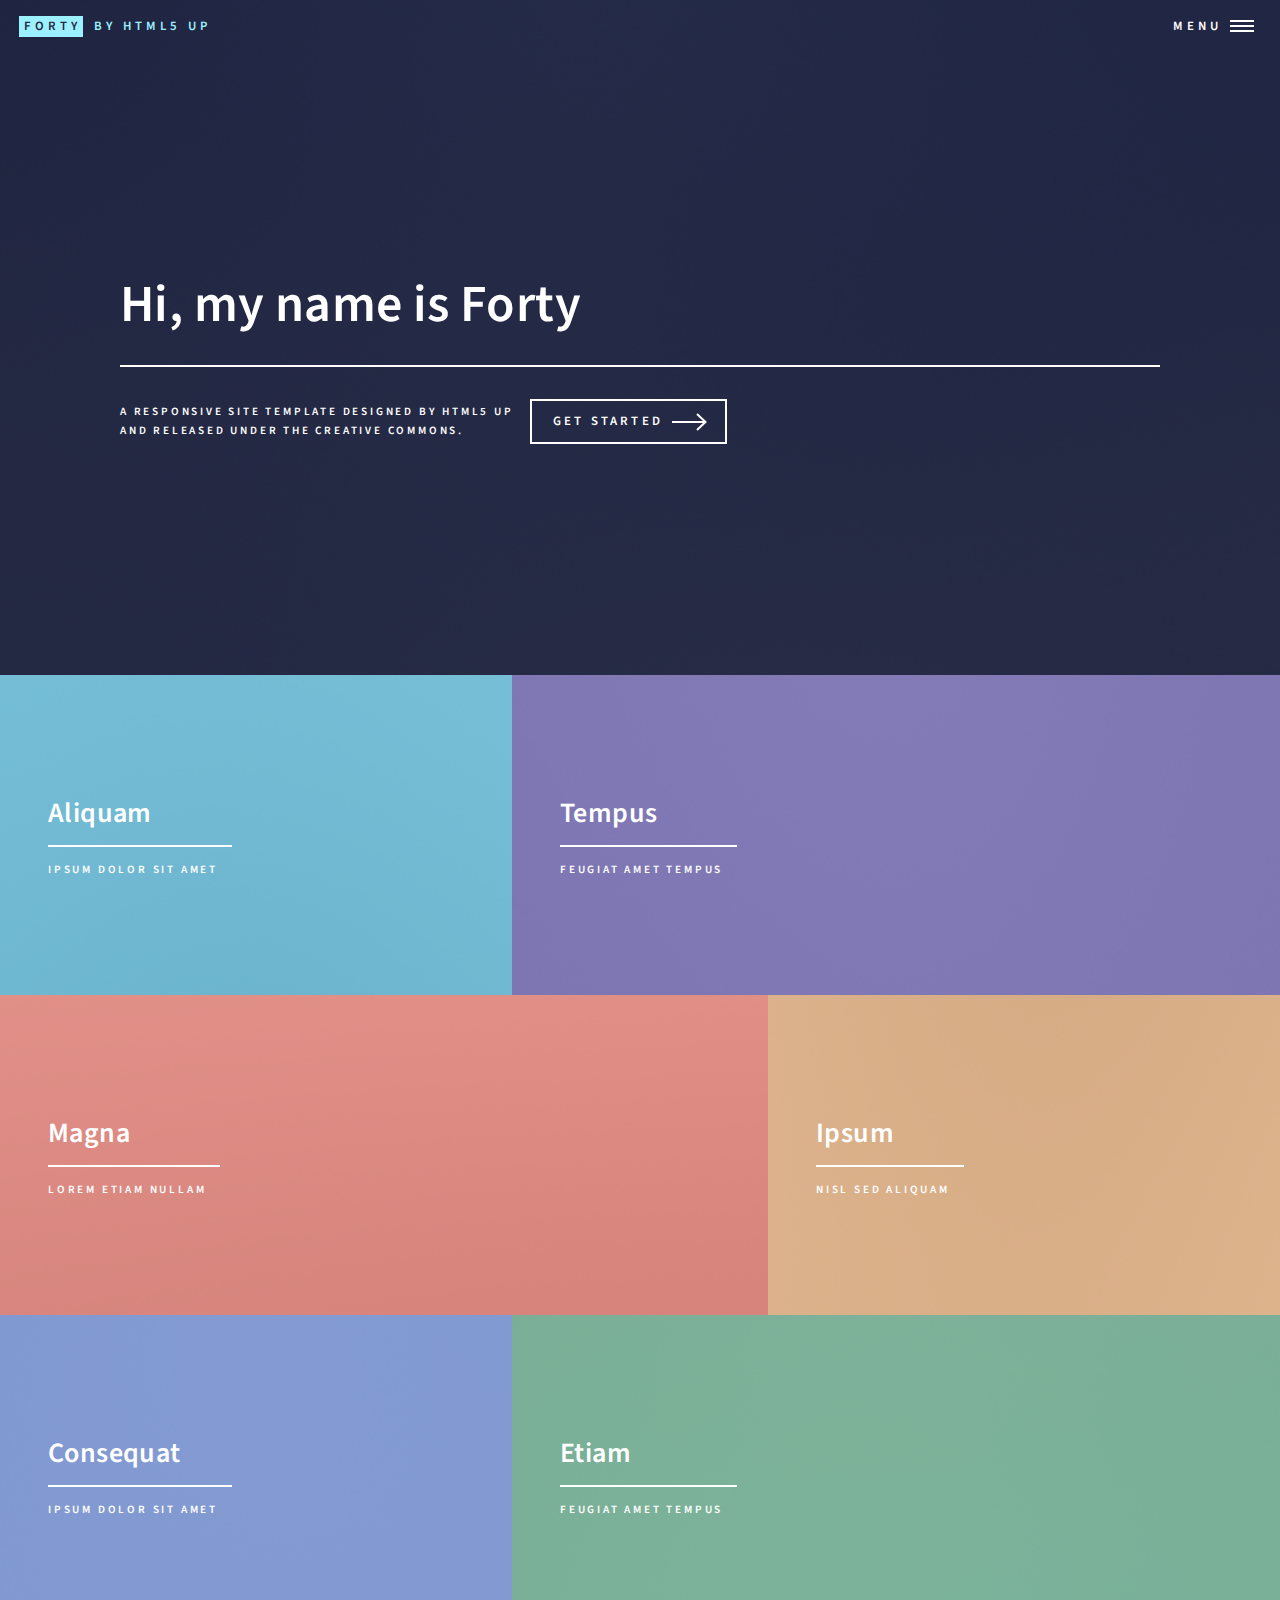
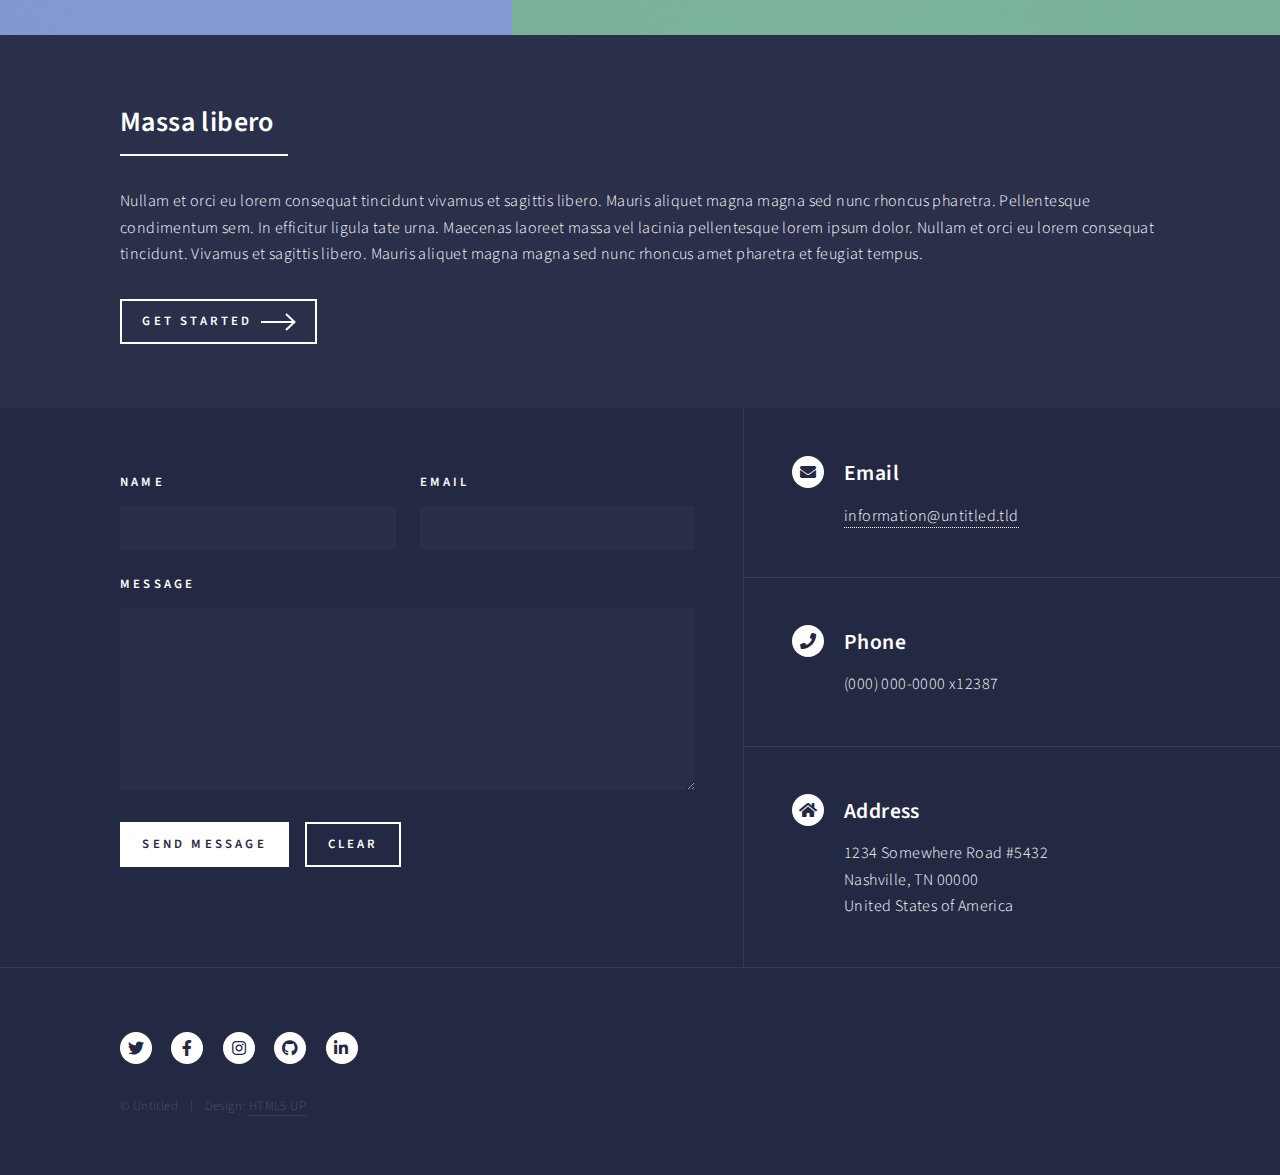
==== index.html @ 7d35daaf "Initial commit" ====
<!DOCTYPE HTML>
<!--
	Forty by HTML5 UP
	html5up.net | @ajlkn
	Free for personal and commercial use under the CCA 3.0 license (html5up.net/license)
-->
<html>
	<head>
		<title>Forty by HTML5 UP</title>
		<meta charset="utf-8" />
		<meta name="viewport" content="width=device-width, initial-scale=1, user-scalable=no" />
		<link rel="stylesheet" href="assets/css/main.css" />
		<noscript><link rel="stylesheet" href="assets/css/noscript.css" /></noscript>
	</head>
	<body class="is-preload">

		<!-- Wrapper -->
			<div id="wrapper">

				<!-- Header -->
					<header id="header" class="alt">
						<a href="index.html" class="logo"><strong>Forty</strong> <span>by HTML5 UP</span></a>
						<nav>
							<a href="#menu">Menu</a>
						</nav>
					</header>

				<!-- Menu -->
					<nav id="menu">
						<ul class="links">
							<li><a href="index.html">Home</a></li>
							<li><a href="landing.html">Landing</a></li>
							<li><a href="generic.html">Generic</a></li>
							<li><a href="elements.html">Elements</a></li>
						</ul>
						<ul class="actions stacked">
							<li><a href="#" class="button primary fit">Get Started</a></li>
							<li><a href="#" class="button fit">Log In</a></li>
						</ul>
					</nav>

				<!-- Banner -->
					<section id="banner" class="major">
						<div class="inner">
							<header class="major">
								<h1>Hi, my name is Forty</h1>
							</header>
							<div class="content">
								<p>A responsive site template designed by HTML5 UP<br />
								and released under the Creative Commons.</p>
								<ul class="actions">
									<li><a href="#one" class="button next scrolly">Get Started</a></li>
								</ul>
							</div>
						</div>
					</section>

				<!-- Main -->
					<div id="main">

						<!-- One -->
							<section id="one" class="tiles">
								<article>
									<span class="image">
										<img src="images/pic01.jpg" alt="" />
									</span>
									<header class="major">
										<h3><a href="landing.html" class="link">Aliquam</a></h3>
										<p>Ipsum dolor sit amet</p>
									</header>
								</article>
								<article>
									<span class="image">
										<img src="images/pic02.jpg" alt="" />
									</span>
									<header class="major">
										<h3><a href="landing.html" class="link">Tempus</a></h3>
										<p>feugiat amet tempus</p>
									</header>
								</article>
								<article>
									<span class="image">
										<img src="images/pic03.jpg" alt="" />
									</span>
									<header class="major">
										<h3><a href="landing.html" class="link">Magna</a></h3>
										<p>Lorem etiam nullam</p>
									</header>
								</article>
								<article>
									<span class="image">
										<img src="images/pic04.jpg" alt="" />
									</span>
									<header class="major">
										<h3><a href="landing.html" class="link">Ipsum</a></h3>
										<p>Nisl sed aliquam</p>
									</header>
								</article>
								<article>
									<span class="image">
										<img src="images/pic05.jpg" alt="" />
									</span>
									<header class="major">
										<h3><a href="landing.html" class="link">Consequat</a></h3>
										<p>Ipsum dolor sit amet</p>
									</header>
								</article>
								<article>
									<span class="image">
										<img src="images/pic06.jpg" alt="" />
									</span>
									<header class="major">
										<h3><a href="landing.html" class="link">Etiam</a></h3>
										<p>Feugiat amet tempus</p>
									</header>
								</article>
							</section>

						<!-- Two -->
							<section id="two">
								<div class="inner">
									<header class="major">
										<h2>Massa libero</h2>
									</header>
									<p>Nullam et orci eu lorem consequat tincidunt vivamus et sagittis libero. Mauris aliquet magna magna sed nunc rhoncus pharetra. Pellentesque condimentum sem. In efficitur ligula tate urna. Maecenas laoreet massa vel lacinia pellentesque lorem ipsum dolor. Nullam et orci eu lorem consequat tincidunt. Vivamus et sagittis libero. Mauris aliquet magna magna sed nunc rhoncus amet pharetra et feugiat tempus.</p>
									<ul class="actions">
										<li><a href="landing.html" class="button next">Get Started</a></li>
									</ul>
								</div>
							</section>

					</div>

				<!-- Contact -->
					<section id="contact">
						<div class="inner">
							<section>
								<form method="post" action="#">
									<div class="fields">
										<div class="field half">
											<label for="name">Name</label>
											<input type="text" name="name" id="name" />
										</div>
										<div class="field half">
											<label for="email">Email</label>
											<input type="text" name="email" id="email" />
										</div>
										<div class="field">
											<label for="message">Message</label>
											<textarea name="message" id="message" rows="6"></textarea>
										</div>
									</div>
									<ul class="actions">
										<li><input type="submit" value="Send Message" class="primary" /></li>
										<li><input type="reset" value="Clear" /></li>
									</ul>
								</form>
							</section>
							<section class="split">
								<section>
									<div class="contact-method">
										<span class="icon solid alt fa-envelope"></span>
										<h3>Email</h3>
										<a href="#">information@untitled.tld</a>
									</div>
								</section>
								<section>
									<div class="contact-method">
										<span class="icon solid alt fa-phone"></span>
										<h3>Phone</h3>
										<span>(000) 000-0000 x12387</span>
									</div>
								</section>
								<section>
									<div class="contact-method">
										<span class="icon solid alt fa-home"></span>
										<h3>Address</h3>
										<span>1234 Somewhere Road #5432<br />
										Nashville, TN 00000<br />
										United States of America</span>
									</div>
								</section>
							</section>
						</div>
					</section>

				<!-- Footer -->
					<footer id="footer">
						<div class="inner">
							<ul class="icons">
								<li><a href="#" class="icon brands alt fa-twitter"><span class="label">Twitter</span></a></li>
								<li><a href="#" class="icon brands alt fa-facebook-f"><span class="label">Facebook</span></a></li>
								<li><a href="#" class="icon brands alt fa-instagram"><span class="label">Instagram</span></a></li>
								<li><a href="#" class="icon brands alt fa-github"><span class="label">GitHub</span></a></li>
								<li><a href="#" class="icon brands alt fa-linkedin-in"><span class="label">LinkedIn</span></a></li>
							</ul>
							<ul class="copyright">
								<li>&copy; Untitled</li><li>Design: <a href="https://html5up.net">HTML5 UP</a></li>
							</ul>
						</div>
					</footer>

			</div>

		<!-- Scripts -->
			<script src="assets/js/jquery.min.js"></script>
			<script src="assets/js/jquery.scrolly.min.js"></script>
			<script src="assets/js/jquery.scrollex.min.js"></script>
			<script src="assets/js/browser.min.js"></script>
			<script src="assets/js/breakpoints.min.js"></script>
			<script src="assets/js/util.js"></script>
			<script src="assets/js/main.js"></script>

	</body>
</html>
---- assets/css/main.css ----
@import url(fontawesome-all.min.css);
@import url("https://fonts.googleapis.com/css?family=Source+Sans+Pro:300,300italic,600,600italic");

/*
	Forty by HTML5 UP
	html5up.net | @ajlkn
	Free for personal and commercial use under the CCA 3.0 license (html5up.net/license)
*/

html, body, div, span, applet, object,
iframe, h1, h2, h3, h4, h5, h6, p, blockquote,
pre, a, abbr, acronym, address, big, cite,
code, del, dfn, em, img, ins, kbd, q, s, samp,
small, strike, strong, sub, sup, tt, var, b,
u, i, center, dl, dt, dd, ol, ul, li, fieldset,
form, label, legend, table, caption, tbody,
tfoot, thead, tr, th, td, article, aside,
canvas, details, embed, figure, figcaption,
footer, header, hgroup, menu, nav, output, ruby,
section, summary, time, mark, audio, video {
	margin: 0;
	padding: 0;
	border: 0;
	font-size: 100%;
	font: inherit;
	vertical-align: baseline;}

article, aside, details, figcaption, figure,
footer, header, hgroup, menu, nav, section {
	display: block;}

body {
	line-height: 1;
}

ol, ul {
	list-style: none;
}

blockquote, q {
	quotes: none;
}

	blockquote:before, blockquote:after, q:before, q:after {
		content: '';
		content: none;
	}

table {
	border-collapse: collapse;
	border-spacing: 0;
}

body {
	-webkit-text-size-adjust: none;
}

mark {
	background-color: transparent;
	color: inherit;
}

input::-moz-focus-inner {
	border: 0;
	padding: 0;
}

input, select, textarea {
	-moz-appearance: none;
	-webkit-appearance: none;
	-ms-appearance: none;
	appearance: none;
}

/* Basic */

	@-ms-viewport {
		width: device-width;
	}

	body {
		-ms-overflow-style: scrollbar;
	}

	@media screen and (max-width: 480px) {

		html, body {
			min-width: 320px;
		}

	}

	html {
		box-sizing: border-box;
	}

	*, *:before, *:after {
		box-sizing: inherit;
	}

	body {
		background: #242943;
	}

		body.is-preload *, body.is-preload *:before, body.is-preload *:after {
			-moz-animation: none !important;
			-webkit-animation: none !important;
			-ms-animation: none !important;
			animation: none !important;
			-moz-transition: none !important;
			-webkit-transition: none !important;
			-ms-transition: none !important;
			transition: none !important;
		}

/* Type */

	body, input, select, textarea {
		color: #ffffff;
		font-family: "Source Sans Pro", Helvetica, sans-serif;
		font-size: 17pt;
		font-weight: 300;
		letter-spacing: 0.025em;
		line-height: 1.65;
	}

		@media screen and (max-width: 1680px) {

			body, input, select, textarea {
				font-size: 14pt;
			}

		}

		@media screen and (max-width: 1280px) {

			body, input, select, textarea {
				font-size: 12pt;
			}

		}

		@media screen and (max-width: 360px) {

			body, input, select, textarea {
				font-size: 11pt;
			}

		}

	a {
		-moz-transition: color 0.2s ease-in-out, border-bottom-color 0.2s ease-in-out;
		-webkit-transition: color 0.2s ease-in-out, border-bottom-color 0.2s ease-in-out;
		-ms-transition: color 0.2s ease-in-out, border-bottom-color 0.2s ease-in-out;
		transition: color 0.2s ease-in-out, border-bottom-color 0.2s ease-in-out;
		border-bottom: dotted 1px;
		color: inherit;
		text-decoration: none;
	}

		a:hover {
			border-bottom-color: transparent;
			color: #9bf1ff !important;
		}

		a:active {
			color: #53e3fb !important;
		}

	strong, b {
		color: #ffffff;
		font-weight: 600;
	}

	em, i {
		font-style: italic;
	}

	p {
		margin: 0 0 2em 0;
	}

	h1, h2, h3, h4, h5, h6 {
		color: #ffffff;
		font-weight: 600;
		line-height: 1.65;
		margin: 0 0 1em 0;
	}

		h1 a, h2 a, h3 a, h4 a, h5 a, h6 a {
			color: inherit;
			border-bottom: 0;
		}

	h1 {
		font-size: 2.5em;
	}

	h2 {
		font-size: 1.75em;
	}

	h3 {
		font-size: 1.35em;
	}

	h4 {
		font-size: 1.1em;
	}

	h5 {
		font-size: 0.9em;
	}

	h6 {
		font-size: 0.7em;
	}

	@media screen and (max-width: 736px) {

		h1 {
			font-size: 2em;
		}

		h2 {
			font-size: 1.5em;
		}

		h3 {
			font-size: 1.25em;
		}

	}

	sub {
		font-size: 0.8em;
		position: relative;
		top: 0.5em;
	}

	sup {
		font-size: 0.8em;
		position: relative;
		top: -0.5em;
	}

	blockquote {
		border-left: solid 4px rgba(212, 212, 255, 0.1);
		font-style: italic;
		margin: 0 0 2em 0;
		padding: 0.5em 0 0.5em 2em;
	}

	code {
		background: rgba(212, 212, 255, 0.035);
		font-family: "Courier New", monospace;
		font-size: 0.9em;
		margin: 0 0.25em;
		padding: 0.25em 0.65em;
	}

	pre {
		-webkit-overflow-scrolling: touch;
		font-family: "Courier New", monospace;
		font-size: 0.9em;
		margin: 0 0 2em 0;
	}

		pre code {
			display: block;
			line-height: 1.75;
			padding: 1em 1.5em;
			overflow-x: auto;
		}

	hr {
		border: 0;
		border-bottom: solid 1px rgba(212, 212, 255, 0.1);
		margin: 2em 0;
	}

		hr.major {
			margin: 3em 0;
		}

	.align-left {
		text-align: left;
	}

	.align-center {
		text-align: center;
	}

	.align-right {
		text-align: right;
	}

/* Row */

	.row {
		display: flex;
		flex-wrap: wrap;
		box-sizing: border-box;
		align-items: stretch;
	}

		.row > * {
			box-sizing: border-box;
		}

		.row.gtr-uniform > * > :last-child {
			margin-bottom: 0;
		}

		.row.aln-left {
			justify-content: flex-start;
		}

		.row.aln-center {
			justify-content: center;
		}

		.row.aln-right {
			justify-content: flex-end;
		}

		.row.aln-top {
			align-items: flex-start;
		}

		.row.aln-middle {
			align-items: center;
		}

		.row.aln-bottom {
			align-items: flex-end;
		}

		.row > .imp {
			order: -1;
		}

		.row > .col-1 {
			width: 8.33333%;
		}

		.row > .off-1 {
			margin-left: 8.33333%;
		}

		.row > .col-2 {
			width: 16.66667%;
		}

		.row > .off-2 {
			margin-left: 16.66667%;
		}

		.row > .col-3 {
			width: 25%;
		}

		.row > .off-3 {
			margin-left: 25%;
		}

		.row > .col-4 {
			width: 33.33333%;
		}

		.row > .off-4 {
			margin-left: 33.33333%;
		}

		.row > .col-5 {
			width: 41.66667%;
		}

		.row > .off-5 {
			margin-left: 41.66667%;
		}

		.row > .col-6 {
			width: 50%;
		}

		.row > .off-6 {
			margin-left: 50%;
		}

		.row > .col-7 {
			width: 58.33333%;
		}

		.row > .off-7 {
			margin-left: 58.33333%;
		}

		.row > .col-8 {
			width: 66.66667%;
		}

		.row > .off-8 {
			margin-left: 66.66667%;
		}

		.row > .col-9 {
			width: 75%;
		}

		.row > .off-9 {
			margin-left: 75%;
		}

		.row > .col-10 {
			width: 83.33333%;
		}

		.row > .off-10 {
			margin-left: 83.33333%;
		}

		.row > .col-11 {
			width: 91.66667%;
		}

		.row > .off-11 {
			margin-left: 91.66667%;
		}

		.row > .col-12 {
			width: 100%;
		}

		.row > .off-12 {
			margin-left: 100%;
		}

		.row.gtr-0 {
			margin-top: 0;
			margin-left: 0em;
		}

			.row.gtr-0 > * {
				padding: 0 0 0 0em;
			}

			.row.gtr-0.gtr-uniform {
				margin-top: 0em;
			}

				.row.gtr-0.gtr-uniform > * {
					padding-top: 0em;
				}

		.row.gtr-25 {
			margin-top: 0;
			margin-left: -0.5em;
		}

			.row.gtr-25 > * {
				padding: 0 0 0 0.5em;
			}

			.row.gtr-25.gtr-uniform {
				margin-top: -0.5em;
			}

				.row.gtr-25.gtr-uniform > * {
					padding-top: 0.5em;
				}

		.row.gtr-50 {
			margin-top: 0;
			margin-left: -1em;
		}

			.row.gtr-50 > * {
				padding: 0 0 0 1em;
			}

			.row.gtr-50.gtr-uniform {
				margin-top: -1em;
			}

				.row.gtr-50.gtr-uniform > * {
					padding-top: 1em;
				}

		.row {
			margin-top: 0;
			margin-left: -2em;
		}

			.row > * {
				padding: 0 0 0 2em;
			}

			.row.gtr-uniform {
				margin-top: -2em;
			}

				.row.gtr-uniform > * {
					padding-top: 2em;
				}

		.row.gtr-150 {
			margin-top: 0;
			margin-left: -3em;
		}

			.row.gtr-150 > * {
				padding: 0 0 0 3em;
			}

			.row.gtr-150.gtr-uniform {
				margin-top: -3em;
			}

				.row.gtr-150.gtr-uniform > * {
					padding-top: 3em;
				}

		.row.gtr-200 {
			margin-top: 0;
			margin-left: -4em;
		}

			.row.gtr-200 > * {
				padding: 0 0 0 4em;
			}

			.row.gtr-200.gtr-uniform {
				margin-top: -4em;
			}

				.row.gtr-200.gtr-uniform > * {
					padding-top: 4em;
				}

		@media screen and (max-width: 1680px) {

			.row {
				display: flex;
				flex-wrap: wrap;
				box-sizing: border-box;
				align-items: stretch;
			}

				.row > * {
					box-sizing: border-box;
				}

				.row.gtr-uniform > * > :last-child {
					margin-bottom: 0;
				}

				.row.aln-left {
					justify-content: flex-start;
				}

				.row.aln-center {
					justify-content: center;
				}

				.row.aln-right {
					justify-content: flex-end;
				}

				.row.aln-top {
					align-items: flex-start;
				}

				.row.aln-middle {
					align-items: center;
				}

				.row.aln-bottom {
					align-items: flex-end;
				}

				.row > .imp-xlarge {
					order: -1;
				}

				.row > .col-1-xlarge {
					width: 8.33333%;
				}

				.row > .off-1-xlarge {
					margin-left: 8.33333%;
				}

				.row > .col-2-xlarge {
					width: 16.66667%;
				}

				.row > .off-2-xlarge {
					margin-left: 16.66667%;
				}

				.row > .col-3-xlarge {
					width: 25%;
				}

				.row > .off-3-xlarge {
					margin-left: 25%;
				}

				.row > .col-4-xlarge {
					width: 33.33333%;
				}

				.row > .off-4-xlarge {
					margin-left: 33.33333%;
				}

				.row > .col-5-xlarge {
					width: 41.66667%;
				}

				.row > .off-5-xlarge {
					margin-left: 41.66667%;
				}

				.row > .col-6-xlarge {
					width: 50%;
				}

				.row > .off-6-xlarge {
					margin-left: 50%;
				}

				.row > .col-7-xlarge {
					width: 58.33333%;
				}

				.row > .off-7-xlarge {
					margin-left: 58.33333%;
				}

				.row > .col-8-xlarge {
					width: 66.66667%;
				}

				.row > .off-8-xlarge {
					margin-left: 66.66667%;
				}

				.row > .col-9-xlarge {
					width: 75%;
				}

				.row > .off-9-xlarge {
					margin-left: 75%;
				}

				.row > .col-10-xlarge {
					width: 83.33333%;
				}

				.row > .off-10-xlarge {
					margin-left: 83.33333%;
				}

				.row > .col-11-xlarge {
					width: 91.66667%;
				}

				.row > .off-11-xlarge {
					margin-left: 91.66667%;
				}

				.row > .col-12-xlarge {
					width: 100%;
				}

				.row > .off-12-xlarge {
					margin-left: 100%;
				}

				.row.gtr-0 {
					margin-top: 0;
					margin-left: 0em;
				}

					.row.gtr-0 > * {
						padding: 0 0 0 0em;
					}

					.row.gtr-0.gtr-uniform {
						margin-top: 0em;
					}

						.row.gtr-0.gtr-uniform > * {
							padding-top: 0em;
						}

				.row.gtr-25 {
					margin-top: 0;
					margin-left: -0.5em;
				}

					.row.gtr-25 > * {
						padding: 0 0 0 0.5em;
					}

					.row.gtr-25.gtr-uniform {
						margin-top: -0.5em;
					}

						.row.gtr-25.gtr-uniform > * {
							padding-top: 0.5em;
						}

				.row.gtr-50 {
					margin-top: 0;
					margin-left: -1em;
				}

					.row.gtr-50 > * {
						padding: 0 0 0 1em;
					}

					.row.gtr-50.gtr-uniform {
						margin-top: -1em;
					}

						.row.gtr-50.gtr-uniform > * {
							padding-top: 1em;
						}

				.row {
					margin-top: 0;
					margin-left: -2em;
				}

					.row > * {
						padding: 0 0 0 2em;
					}

					.row.gtr-uniform {
						margin-top: -2em;
					}

						.row.gtr-uniform > * {
							padding-top: 2em;
						}

				.row.gtr-150 {
					margin-top: 0;
					margin-left: -3em;
				}

					.row.gtr-150 > * {
						padding: 0 0 0 3em;
					}

					.row.gtr-150.gtr-uniform {
						margin-top: -3em;
					}

						.row.gtr-150.gtr-uniform > * {
							padding-top: 3em;
						}

				.row.gtr-200 {
					margin-top: 0;
					margin-left: -4em;
				}

					.row.gtr-200 > * {
						padding: 0 0 0 4em;
					}

					.row.gtr-200.gtr-uniform {
						margin-top: -4em;
					}

						.row.gtr-200.gtr-uniform > * {
							padding-top: 4em;
						}

		}

		@media screen and (max-width: 1280px) {

			.row {
				display: flex;
				flex-wrap: wrap;
				box-sizing: border-box;
				align-items: stretch;
			}

				.row > * {
					box-sizing: border-box;
				}

				.row.gtr-uniform > * > :last-child {
					margin-bottom: 0;
				}

				.row.aln-left {
					justify-content: flex-start;
				}

				.row.aln-center {
					justify-content: center;
				}

				.row.aln-right {
					justify-content: flex-end;
				}

				.row.aln-top {
					align-items: flex-start;
				}

				.row.aln-middle {
					align-items: center;
				}

				.row.aln-bottom {
					align-items: flex-end;
				}

				.row > .imp-large {
					order: -1;
				}

				.row > .col-1-large {
					width: 8.33333%;
				}

				.row > .off-1-large {
					margin-left: 8.33333%;
				}

				.row > .col-2-large {
					width: 16.66667%;
				}

				.row > .off-2-large {
					margin-left: 16.66667%;
				}

				.row > .col-3-large {
					width: 25%;
				}

				.row > .off-3-large {
					margin-left: 25%;
				}

				.row > .col-4-large {
					width: 33.33333%;
				}

				.row > .off-4-large {
					margin-left: 33.33333%;
				}

				.row > .col-5-large {
					width: 41.66667%;
				}

				.row > .off-5-large {
					margin-left: 41.66667%;
				}

				.row > .col-6-large {
					width: 50%;
				}

				.row > .off-6-large {
					margin-left: 50%;
				}

				.row > .col-7-large {
					width: 58.33333%;
				}

				.row > .off-7-large {
					margin-left: 58.33333%;
				}

				.row > .col-8-large {
					width: 66.66667%;
				}

				.row > .off-8-large {
					margin-left: 66.66667%;
				}

				.row > .col-9-large {
					width: 75%;
				}

				.row > .off-9-large {
					margin-left: 75%;
				}

				.row > .col-10-large {
					width: 83.33333%;
				}

				.row > .off-10-large {
					margin-left: 83.33333%;
				}

				.row > .col-11-large {
					width: 91.66667%;
				}

				.row > .off-11-large {
					margin-left: 91.66667%;
				}

				.row > .col-12-large {
					width: 100%;
				}

				.row > .off-12-large {
					margin-left: 100%;
				}

				.row.gtr-0 {
					margin-top: 0;
					margin-left: 0em;
				}

					.row.gtr-0 > * {
						padding: 0 0 0 0em;
					}

					.row.gtr-0.gtr-uniform {
						margin-top: 0em;
					}

						.row.gtr-0.gtr-uniform > * {
							padding-top: 0em;
						}

				.row.gtr-25 {
					margin-top: 0;
					margin-left: -0.375em;
				}

					.row.gtr-25 > * {
						padding: 0 0 0 0.375em;
					}

					.row.gtr-25.gtr-uniform {
						margin-top: -0.375em;
					}

						.row.gtr-25.gtr-uniform > * {
							padding-top: 0.375em;
						}

				.row.gtr-50 {
					margin-top: 0;
					margin-left: -0.75em;
				}

					.row.gtr-50 > * {
						padding: 0 0 0 0.75em;
					}

					.row.gtr-50.gtr-uniform {
						margin-top: -0.75em;
					}

						.row.gtr-50.gtr-uniform > * {
							padding-top: 0.75em;
						}

				.row {
					margin-top: 0;
					margin-left: -1.5em;
				}

					.row > * {
						padding: 0 0 0 1.5em;
					}

					.row.gtr-uniform {
						margin-top: -1.5em;
					}

						.row.gtr-uniform > * {
							padding-top: 1.5em;
						}

				.row.gtr-150 {
					margin-top: 0;
					margin-left: -2.25em;
				}

					.row.gtr-150 > * {
						padding: 0 0 0 2.25em;
					}

					.row.gtr-150.gtr-uniform {
						margin-top: -2.25em;
					}

						.row.gtr-150.gtr-uniform > * {
							padding-top: 2.25em;
						}

				.row.gtr-200 {
					margin-top: 0;
					margin-left: -3em;
				}

					.row.gtr-200 > * {
						padding: 0 0 0 3em;
					}

					.row.gtr-200.gtr-uniform {
						margin-top: -3em;
					}

						.row.gtr-200.gtr-uniform > * {
							padding-top: 3em;
						}

		}

		@media screen and (max-width: 980px) {

			.row {
				display: flex;
				flex-wrap: wrap;
				box-sizing: border-box;
				align-items: stretch;
			}

				.row > * {
					box-sizing: border-box;
				}

				.row.gtr-uniform > * > :last-child {
					margin-bottom: 0;
				}

				.row.aln-left {
					justify-content: flex-start;
				}

				.row.aln-center {
					justify-content: center;
				}

				.row.aln-right {
					justify-content: flex-end;
				}

				.row.aln-top {
					align-items: flex-start;
				}

				.row.aln-middle {
					align-items: center;
				}

				.row.aln-bottom {
					align-items: flex-end;
				}

				.row > .imp-medium {
					order: -1;
				}

				.row > .col-1-medium {
					width: 8.33333%;
				}

				.row > .off-1-medium {
					margin-left: 8.33333%;
				}

				.row > .col-2-medium {
					width: 16.66667%;
				}

				.row > .off-2-medium {
					margin-left: 16.66667%;
				}

				.row > .col-3-medium {
					width: 25%;
				}

				.row > .off-3-medium {
					margin-left: 25%;
				}

				.row > .col-4-medium {
					width: 33.33333%;
				}

				.row > .off-4-medium {
					margin-left: 33.33333%;
				}

				.row > .col-5-medium {
					width: 41.66667%;
				}

				.row > .off-5-medium {
					margin-left: 41.66667%;
				}

				.row > .col-6-medium {
					width: 50%;
				}

				.row > .off-6-medium {
					margin-left: 50%;
				}

				.row > .col-7-medium {
					width: 58.33333%;
				}

				.row > .off-7-medium {
					margin-left: 58.33333%;
				}

				.row > .col-8-medium {
					width: 66.66667%;
				}

				.row > .off-8-medium {
					margin-left: 66.66667%;
				}

				.row > .col-9-medium {
					width: 75%;
				}

				.row > .off-9-medium {
					margin-left: 75%;
				}

				.row > .col-10-medium {
					width: 83.33333%;
				}

				.row > .off-10-medium {
					margin-left: 83.33333%;
				}

				.row > .col-11-medium {
					width: 91.66667%;
				}

				.row > .off-11-medium {
					margin-left: 91.66667%;
				}

				.row > .col-12-medium {
					width: 100%;
				}

				.row > .off-12-medium {
					margin-left: 100%;
				}

				.row.gtr-0 {
					margin-top: 0;
					margin-left: 0em;
				}

					.row.gtr-0 > * {
						padding: 0 0 0 0em;
					}

					.row.gtr-0.gtr-uniform {
						margin-top: 0em;
					}

						.row.gtr-0.gtr-uniform > * {
							padding-top: 0em;
						}

				.row.gtr-25 {
					margin-top: 0;
					margin-left: -0.375em;
				}

					.row.gtr-25 > * {
						padding: 0 0 0 0.375em;
					}

					.row.gtr-25.gtr-uniform {
						margin-top: -0.375em;
					}

						.row.gtr-25.gtr-uniform > * {
							padding-top: 0.375em;
						}

				.row.gtr-50 {
					margin-top: 0;
					margin-left: -0.75em;
				}

					.row.gtr-50 > * {
						padding: 0 0 0 0.75em;
					}

					.row.gtr-50.gtr-uniform {
						margin-top: -0.75em;
					}

						.row.gtr-50.gtr-uniform > * {
							padding-top: 0.75em;
						}

				.row {
					margin-top: 0;
					margin-left: -1.5em;
				}

					.row > * {
						padding: 0 0 0 1.5em;
					}

					.row.gtr-uniform {
						margin-top: -1.5em;
					}

						.row.gtr-uniform > * {
							padding-top: 1.5em;
						}

				.row.gtr-150 {
					margin-top: 0;
					margin-left: -2.25em;
				}

					.row.gtr-150 > * {
						padding: 0 0 0 2.25em;
					}

					.row.gtr-150.gtr-uniform {
						margin-top: -2.25em;
					}

						.row.gtr-150.gtr-uniform > * {
							padding-top: 2.25em;
						}

				.row.gtr-200 {
					margin-top: 0;
					margin-left: -3em;
				}

					.row.gtr-200 > * {
						padding: 0 0 0 3em;
					}

					.row.gtr-200.gtr-uniform {
						margin-top: -3em;
					}

						.row.gtr-200.gtr-uniform > * {
							padding-top: 3em;
						}

		}

		@media screen and (max-width: 736px) {

			.row {
				display: flex;
				flex-wrap: wrap;
				box-sizing: border-box;
				align-items: stretch;
			}

				.row > * {
					box-sizing: border-box;
				}

				.row.gtr-uniform > * > :last-child {
					margin-bottom: 0;
				}

				.row.aln-left {
					justify-content: flex-start;
				}

				.row.aln-center {
					justify-content: center;
				}

				.row.aln-right {
					justify-content: flex-end;
				}

				.row.aln-top {
					align-items: flex-start;
				}

				.row.aln-middle {
					align-items: center;
				}

				.row.aln-bottom {
					align-items: flex-end;
				}

				.row > .imp-small {
					order: -1;
				}

				.row > .col-1-small {
					width: 8.33333%;
				}

				.row > .off-1-small {
					margin-left: 8.33333%;
				}

				.row > .col-2-small {
					width: 16.66667%;
				}

				.row > .off-2-small {
					margin-left: 16.66667%;
				}

				.row > .col-3-small {
					width: 25%;
				}

				.row > .off-3-small {
					margin-left: 25%;
				}

				.row > .col-4-small {
					width: 33.33333%;
				}

				.row > .off-4-small {
					margin-left: 33.33333%;
				}

				.row > .col-5-small {
					width: 41.66667%;
				}

				.row > .off-5-small {
					margin-left: 41.66667%;
				}

				.row > .col-6-small {
					width: 50%;
				}

				.row > .off-6-small {
					margin-left: 50%;
				}

				.row > .col-7-small {
					width: 58.33333%;
				}

				.row > .off-7-small {
					margin-left: 58.33333%;
				}

				.row > .col-8-small {
					width: 66.66667%;
				}

				.row > .off-8-small {
					margin-left: 66.66667%;
				}

				.row > .col-9-small {
					width: 75%;
				}

				.row > .off-9-small {
					margin-left: 75%;
				}

				.row > .col-10-small {
					width: 83.33333%;
				}

				.row > .off-10-small {
					margin-left: 83.33333%;
				}

				.row > .col-11-small {
					width: 91.66667%;
				}

				.row > .off-11-small {
					margin-left: 91.66667%;
				}

				.row > .col-12-small {
					width: 100%;
				}

				.row > .off-12-small {
					margin-left: 100%;
				}

				.row.gtr-0 {
					margin-top: 0;
					margin-left: 0em;
				}

					.row.gtr-0 > * {
						padding: 0 0 0 0em;
					}

					.row.gtr-0.gtr-uniform {
						margin-top: 0em;
					}

						.row.gtr-0.gtr-uniform > * {
							padding-top: 0em;
						}

				.row.gtr-25 {
					margin-top: 0;
					margin-left: -0.3125em;
				}

					.row.gtr-25 > * {
						padding: 0 0 0 0.3125em;
					}

					.row.gtr-25.gtr-uniform {
						margin-top: -0.3125em;
					}

						.row.gtr-25.gtr-uniform > * {
							padding-top: 0.3125em;
						}

				.row.gtr-50 {
					margin-top: 0;
					margin-left: -0.625em;
				}

					.row.gtr-50 > * {
						padding: 0 0 0 0.625em;
					}

					.row.gtr-50.gtr-uniform {
						margin-top: -0.625em;
					}

						.row.gtr-50.gtr-uniform > * {
							padding-top: 0.625em;
						}

				.row {
					margin-top: 0;
					margin-left: -1.25em;
				}

					.row > * {
						padding: 0 0 0 1.25em;
					}

					.row.gtr-uniform {
						margin-top: -1.25em;
					}

						.row.gtr-uniform > * {
							padding-top: 1.25em;
						}

				.row.gtr-150 {
					margin-top: 0;
					margin-left: -1.875em;
				}

					.row.gtr-150 > * {
						padding: 0 0 0 1.875em;
					}

					.row.gtr-150.gtr-uniform {
						margin-top: -1.875em;
					}

						.row.gtr-150.gtr-uniform > * {
							padding-top: 1.875em;
						}

				.row.gtr-200 {
					margin-top: 0;
					margin-left: -2.5em;
				}

					.row.gtr-200 > * {
						padding: 0 0 0 2.5em;
					}

					.row.gtr-200.gtr-uniform {
						margin-top: -2.5em;
					}

						.row.gtr-200.gtr-uniform > * {
							padding-top: 2.5em;
						}

		}

		@media screen and (max-width: 480px) {

			.row {
				display: flex;
				flex-wrap: wrap;
				box-sizing: border-box;
				align-items: stretch;
			}

				.row > * {
					box-sizing: border-box;
				}

				.row.gtr-uniform > * > :last-child {
					margin-bottom: 0;
				}

				.row.aln-left {
					justify-content: flex-start;
				}

				.row.aln-center {
					justify-content: center;
				}

				.row.aln-right {
					justify-content: flex-end;
				}

				.row.aln-top {
					align-items: flex-start;
				}

				.row.aln-middle {
					align-items: center;
				}

				.row.aln-bottom {
					align-items: flex-end;
				}

				.row > .imp-xsmall {
					order: -1;
				}

				.row > .col-1-xsmall {
					width: 8.33333%;
				}

				.row > .off-1-xsmall {
					margin-left: 8.33333%;
				}

				.row > .col-2-xsmall {
					width: 16.66667%;
				}

				.row > .off-2-xsmall {
					margin-left: 16.66667%;
				}

				.row > .col-3-xsmall {
					width: 25%;
				}

				.row > .off-3-xsmall {
					margin-left: 25%;
				}

				.row > .col-4-xsmall {
					width: 33.33333%;
				}

				.row > .off-4-xsmall {
					margin-left: 33.33333%;
				}

				.row > .col-5-xsmall {
					width: 41.66667%;
				}

				.row > .off-5-xsmall {
					margin-left: 41.66667%;
				}

				.row > .col-6-xsmall {
					width: 50%;
				}

				.row > .off-6-xsmall {
					margin-left: 50%;
				}

				.row > .col-7-xsmall {
					width: 58.33333%;
				}

				.row > .off-7-xsmall {
					margin-left: 58.33333%;
				}

				.row > .col-8-xsmall {
					width: 66.66667%;
				}

				.row > .off-8-xsmall {
					margin-left: 66.66667%;
				}

				.row > .col-9-xsmall {
					width: 75%;
				}

				.row > .off-9-xsmall {
					margin-left: 75%;
				}

				.row > .col-10-xsmall {
					width: 83.33333%;
				}

				.row > .off-10-xsmall {
					margin-left: 83.33333%;
				}

				.row > .col-11-xsmall {
					width: 91.66667%;
				}

				.row > .off-11-xsmall {
					margin-left: 91.66667%;
				}

				.row > .col-12-xsmall {
					width: 100%;
				}

				.row > .off-12-xsmall {
					margin-left: 100%;
				}

				.row.gtr-0 {
					margin-top: 0;
					margin-left: 0em;
				}

					.row.gtr-0 > * {
						padding: 0 0 0 0em;
					}

					.row.gtr-0.gtr-uniform {
						margin-top: 0em;
					}

						.row.gtr-0.gtr-uniform > * {
							padding-top: 0em;
						}

				.row.gtr-25 {
					margin-top: 0;
					margin-left: -0.3125em;
				}

					.row.gtr-25 > * {
						padding: 0 0 0 0.3125em;
					}

					.row.gtr-25.gtr-uniform {
						margin-top: -0.3125em;
					}

						.row.gtr-25.gtr-uniform > * {
							padding-top: 0.3125em;
						}

				.row.gtr-50 {
					margin-top: 0;
					margin-left: -0.625em;
				}

					.row.gtr-50 > * {
						padding: 0 0 0 0.625em;
					}

					.row.gtr-50.gtr-uniform {
						margin-top: -0.625em;
					}

						.row.gtr-50.gtr-uniform > * {
							padding-top: 0.625em;
						}

				.row {
					margin-top: 0;
					margin-left: -1.25em;
				}

					.row > * {
						padding: 0 0 0 1.25em;
					}

					.row.gtr-uniform {
						margin-top: -1.25em;
					}

						.row.gtr-uniform > * {
							padding-top: 1.25em;
						}

				.row.gtr-150 {
					margin-top: 0;
					margin-left: -1.875em;
				}

					.row.gtr-150 > * {
						padding: 0 0 0 1.875em;
					}

					.row.gtr-150.gtr-uniform {
						margin-top: -1.875em;
					}

						.row.gtr-150.gtr-uniform > * {
							padding-top: 1.875em;
						}

				.row.gtr-200 {
					margin-top: 0;
					margin-left: -2.5em;
				}

					.row.gtr-200 > * {
						padding: 0 0 0 2.5em;
					}

					.row.gtr-200.gtr-uniform {
						margin-top: -2.5em;
					}

						.row.gtr-200.gtr-uniform > * {
							padding-top: 2.5em;
						}

		}

/* Section/Article */

	section.special, article.special {
		text-align: center;
	}

	header.major {
		width: -moz-max-content;
		width: -webkit-max-content;
		width: -ms-max-content;
		width: max-content;
		margin-bottom: 2em;
	}

		header.major > :first-child {
			margin-bottom: 0;
			width: calc(100% + 0.5em);
		}

			header.major > :first-child:after {
				content: '';
				background-color: #ffffff;
				display: block;
				height: 2px;
				margin: 0.325em 0 0.5em 0;
				width: 100%;
			}

		header.major > p {
			font-size: 0.7em;
			font-weight: 600;
			letter-spacing: 0.25em;
			margin-bottom: 0;
			text-transform: uppercase;
		}

		body.is-ie header.major > :first-child:after {
			max-width: 9em;
		}

		body.is-ie header.major > h1:after {
			max-width: 100% !important;
		}

	@media screen and (max-width: 736px) {

		header.major > p br {
			display: none;
		}

	}

/* Form */

	form {
		margin: 0 0 2em 0;
	}

		form > :last-child {
			margin-bottom: 0;
		}

		form > .fields {
			display: -moz-flex;
			display: -webkit-flex;
			display: -ms-flex;
			display: flex;
			-moz-flex-wrap: wrap;
			-webkit-flex-wrap: wrap;
			-ms-flex-wrap: wrap;
			flex-wrap: wrap;
			width: calc(100% + 3em);
			margin: -1.5em 0 2em -1.5em;
		}

			form > .fields > .field {
				-moz-flex-grow: 0;
				-webkit-flex-grow: 0;
				-ms-flex-grow: 0;
				flex-grow: 0;
				-moz-flex-shrink: 0;
				-webkit-flex-shrink: 0;
				-ms-flex-shrink: 0;
				flex-shrink: 0;
				padding: 1.5em 0 0 1.5em;
				width: calc(100% - 1.5em);
			}

				form > .fields > .field.half {
					width: calc(50% - 0.75em);
				}

				form > .fields > .field.third {
					width: calc(100%/3 - 0.5em);
				}

				form > .fields > .field.quarter {
					width: calc(25% - 0.375em);
				}

		@media screen and (max-width: 480px) {

			form > .fields {
				width: calc(100% + 3em);
				margin: -1.5em 0 2em -1.5em;
			}

				form > .fields > .field {
					padding: 1.5em 0 0 1.5em;
					width: calc(100% - 1.5em);
				}

					form > .fields > .field.half {
						width: calc(100% - 1.5em);
					}

					form > .fields > .field.third {
						width: calc(100% - 1.5em);
					}

					form > .fields > .field.quarter {
						width: calc(100% - 1.5em);
					}

		}

	label {
		color: #ffffff;
		display: block;
		font-size: 0.8em;
		font-weight: 600;
		letter-spacing: 0.25em;
		margin: 0 0 1em 0;
		text-transform: uppercase;
	}

	input[type="text"],
	input[type="password"],
	input[type="email"],
	input[type="tel"],
	input[type="search"],
	input[type="url"],
	select,
	textarea {
		-moz-appearance: none;
		-webkit-appearance: none;
		-ms-appearance: none;
		appearance: none;
		background: rgba(212, 212, 255, 0.035);
		border: none;
		border-radius: 0;
		color: inherit;
		display: block;
		outline: 0;
		padding: 0 1em;
		text-decoration: none;
		width: 100%;
	}

		input[type="text"]:invalid,
		input[type="password"]:invalid,
		input[type="email"]:invalid,
		input[type="tel"]:invalid,
		input[type="search"]:invalid,
		input[type="url"]:invalid,
		select:invalid,
		textarea:invalid {
			box-shadow: none;
		}

		input[type="text"]:focus,
		input[type="password"]:focus,
		input[type="email"]:focus,
		input[type="tel"]:focus,
		input[type="search"]:focus,
		input[type="url"]:focus,
		select:focus,
		textarea:focus {
			border-color: #9bf1ff;
			box-shadow: 0 0 0 2px #9bf1ff;
		}

	select {
		background-image: url("data:image/svg+xml;charset=utf8,%3Csvg xmlns='http://www.w3.org/2000/svg' width='40' height='40' preserveAspectRatio='none' viewBox='0 0 40 40'%3E%3Cpath d='M9.4,12.3l10.4,10.4l10.4-10.4c0.2-0.2,0.5-0.4,0.9-0.4c0.3,0,0.6,0.1,0.9,0.4l3.3,3.3c0.2,0.2,0.4,0.5,0.4,0.9 c0,0.4-0.1,0.6-0.4,0.9L20.7,31.9c-0.2,0.2-0.5,0.4-0.9,0.4c-0.3,0-0.6-0.1-0.9-0.4L4.3,17.3c-0.2-0.2-0.4-0.5-0.4-0.9 c0-0.4,0.1-0.6,0.4-0.9l3.3-3.3c0.2-0.2,0.5-0.4,0.9-0.4S9.1,12.1,9.4,12.3z' fill='rgba(212, 212, 255, 0.1)' /%3E%3C/svg%3E");
		background-size: 1.25rem;
		background-repeat: no-repeat;
		background-position: calc(100% - 1rem) center;
		height: 2.75em;
		padding-right: 2.75em;
		text-overflow: ellipsis;
	}

		select option {
			color: #ffffff;
			background: #242943;
		}

		select:focus::-ms-value {
			background-color: transparent;
		}

		select::-ms-expand {
			display: none;
		}

	input[type="text"],
	input[type="password"],
	input[type="email"],
	input[type="tel"],
	input[type="search"],
	input[type="url"],
	select {
		height: 2.75em;
	}

	textarea {
		padding: 0.75em 1em;
	}

	input[type="checkbox"],
	input[type="radio"] {
		-moz-appearance: none;
		-webkit-appearance: none;
		-ms-appearance: none;
		appearance: none;
		display: block;
		float: left;
		margin-right: -2em;
		opacity: 0;
		width: 1em;
		z-index: -1;
	}

		input[type="checkbox"] + label,
		input[type="radio"] + label {
			text-decoration: none;
			color: #ffffff;
			cursor: pointer;
			display: inline-block;
			font-weight: 300;
			padding-left: 2.65em;
			padding-right: 0.75em;
			position: relative;
		}

			input[type="checkbox"] + label:before,
			input[type="radio"] + label:before {
				-moz-osx-font-smoothing: grayscale;
				-webkit-font-smoothing: antialiased;
				display: inline-block;
				font-style: normal;
				font-variant: normal;
				text-rendering: auto;
				line-height: 1;
				text-transform: none !important;
				font-family: 'Font Awesome 5 Free';
				font-weight: 900;
			}

			input[type="checkbox"] + label:before,
			input[type="radio"] + label:before {
				background: rgba(212, 212, 255, 0.035);
				content: '';
				display: inline-block;
				font-size: 0.8em;
				height: 2.0625em;
				left: 0;
				letter-spacing: 0;
				line-height: 2.0625em;
				position: absolute;
				text-align: center;
				top: 0;
				width: 2.0625em;
			}

		input[type="checkbox"]:checked + label:before,
		input[type="radio"]:checked + label:before {
			background: #ffffff;
			border-color: #9bf1ff;
			content: '\f00c';
			color: #242943;
		}

		input[type="checkbox"]:focus + label:before,
		input[type="radio"]:focus + label:before {
			box-shadow: 0 0 0 2px #9bf1ff;
		}

	input[type="radio"] + label:before {
		border-radius: 100%;
	}

	::-webkit-input-placeholder {
		color: rgba(244, 244, 255, 0.2) !important;
		opacity: 1.0;
	}

	:-moz-placeholder {
		color: rgba(244, 244, 255, 0.2) !important;
		opacity: 1.0;
	}

	::-moz-placeholder {
		color: rgba(244, 244, 255, 0.2) !important;
		opacity: 1.0;
	}

	:-ms-input-placeholder {
		color: rgba(244, 244, 255, 0.2) !important;
		opacity: 1.0;
	}

/* Box */

	.box {
		border: solid 1px rgba(212, 212, 255, 0.1);
		margin-bottom: 2em;
		padding: 1.5em;
	}

		.box > :last-child,
		.box > :last-child > :last-child,
		.box > :last-child > :last-child > :last-child {
			margin-bottom: 0;
		}

		.box.alt {
			border: 0;
			border-radius: 0;
			padding: 0;
		}

/* Icon */

	.icon {
		text-decoration: none;
		border-bottom: none;
		position: relative;
	}

		.icon:before {
			-moz-osx-font-smoothing: grayscale;
			-webkit-font-smoothing: antialiased;
			display: inline-block;
			font-style: normal;
			font-variant: normal;
			text-rendering: auto;
			line-height: 1;
			text-transform: none !important;
			font-family: 'Font Awesome 5 Free';
			font-weight: 400;
		}

		.icon > .label {
			display: none;
		}

		.icon:before {
			line-height: inherit;
		}

		.icon.solid:before {
			font-weight: 900;
		}

		.icon.brands:before {
			font-family: 'Font Awesome 5 Brands';
		}

		.icon.alt:before {
			background-color: #ffffff;
			border-radius: 100%;
			color: #242943;
			display: inline-block;
			height: 2em;
			line-height: 2em;
			text-align: center;
			width: 2em;
		}

	a.icon.alt:before {
		-moz-transition: background-color 0.2s ease-in-out;
		-webkit-transition: background-color 0.2s ease-in-out;
		-ms-transition: background-color 0.2s ease-in-out;
		transition: background-color 0.2s ease-in-out;
	}

	a.icon.alt:hover:before {
		background-color: #6fc3df;
	}

	a.icon.alt:active:before {
		background-color: #37a6cb;
	}

/* Image */

	.image {
		border: 0;
		display: inline-block;
		position: relative;
	}

		.image img {
			display: block;
		}

		.image.left, .image.right {
			max-width: 30%;
		}

			.image.left img, .image.right img {
				width: 100%;
			}

		.image.left {
			float: left;
			margin: 0 1.5em 1.25em 0;
			top: 0.25em;
		}

		.image.right {
			float: right;
			margin: 0 0 1.25em 1.5em;
			top: 0.25em;
		}

		.image.fit {
			display: block;
			margin: 0 0 2em 0;
			width: 100%;
		}

			.image.fit img {
				width: 100%;
			}

		.image.main {
			display: block;
			margin: 2.5em 0;
			width: 100%;
		}

			.image.main img {
				width: 100%;
			}

			@media screen and (max-width: 736px) {

				.image.main {
					margin: 1.5em 0;
				}

			}

/* List */

	ol {
		list-style: decimal;
		margin: 0 0 2em 0;
		padding-left: 1.25em;
	}

		ol li {
			padding-left: 0.25em;
		}

	ul {
		list-style: disc;
		margin: 0 0 2em 0;
		padding-left: 1em;
	}

		ul li {
			padding-left: 0.5em;
		}

		ul.alt {
			list-style: none;
			padding-left: 0;
		}

			ul.alt li {
				border-top: solid 1px rgba(212, 212, 255, 0.1);
				padding: 0.5em 0;
			}

				ul.alt li:first-child {
					border-top: 0;
					padding-top: 0;
				}

	dl {
		margin: 0 0 2em 0;
	}

		dl dt {
			display: block;
			font-weight: 600;
			margin: 0 0 1em 0;
		}

		dl dd {
			margin-left: 2em;
		}

/* Actions */

	ul.actions {
		display: -moz-flex;
		display: -webkit-flex;
		display: -ms-flex;
		display: flex;
		cursor: default;
		list-style: none;
		margin-left: -1em;
		padding-left: 0;
	}

		ul.actions li {
			padding: 0 0 0 1em;
			vertical-align: middle;
		}

		ul.actions.special {
			-moz-justify-content: center;
			-webkit-justify-content: center;
			-ms-justify-content: center;
			justify-content: center;
			width: 100%;
			margin-left: 0;
		}

			ul.actions.special li:first-child {
				padding-left: 0;
			}

		ul.actions.stacked {
			-moz-flex-direction: column;
			-webkit-flex-direction: column;
			-ms-flex-direction: column;
			flex-direction: column;
			margin-left: 0;
		}

			ul.actions.stacked li {
				padding: 1.3em 0 0 0;
			}

				ul.actions.stacked li:first-child {
					padding-top: 0;
				}

		ul.actions.fit {
			width: calc(100% + 1em);
		}

			ul.actions.fit li {
				-moz-flex-grow: 1;
				-webkit-flex-grow: 1;
				-ms-flex-grow: 1;
				flex-grow: 1;
				-moz-flex-shrink: 1;
				-webkit-flex-shrink: 1;
				-ms-flex-shrink: 1;
				flex-shrink: 1;
				width: 100%;
			}

				ul.actions.fit li > * {
					width: 100%;
				}

			ul.actions.fit.stacked {
				width: 100%;
			}

/* Icons */

	ul.icons {
		cursor: default;
		list-style: none;
		padding-left: 0;
	}

		ul.icons li {
			display: inline-block;
			padding: 0 1em 0 0;
		}

			ul.icons li:last-child {
				padding-right: 0;
			}

		@media screen and (max-width: 736px) {

			ul.icons li {
				padding: 0 0.75em 0 0;
			}

		}

/* Pagination */

	ul.pagination {
		cursor: default;
		list-style: none;
		padding-left: 0;
	}

		ul.pagination li {
			display: inline-block;
			padding-left: 0;
			vertical-align: middle;
		}

			ul.pagination li > .page {
				-moz-transition: background-color 0.2s ease-in-out, color 0.2s ease-in-out;
				-webkit-transition: background-color 0.2s ease-in-out, color 0.2s ease-in-out;
				-ms-transition: background-color 0.2s ease-in-out, color 0.2s ease-in-out;
				transition: background-color 0.2s ease-in-out, color 0.2s ease-in-out;
				border-bottom: 0;
				display: inline-block;
				font-size: 0.8em;
				font-weight: 600;
				height: 1.5em;
				line-height: 1.5em;
				margin: 0 0.125em;
				min-width: 1.5em;
				padding: 0 0.5em;
				text-align: center;
			}

				ul.pagination li > .page.active {
					background-color: #ffffff;
					color: #242943;
				}

					ul.pagination li > .page.active:hover {
						background-color: #9bf1ff;
						color: #242943 !important;
					}

					ul.pagination li > .page.active:active {
						background-color: #53e3fb;
					}

			ul.pagination li:first-child {
				padding-right: 0.75em;
			}

			ul.pagination li:last-child {
				padding-left: 0.75em;
			}

		@media screen and (max-width: 480px) {

			ul.pagination li:nth-child(n+2):nth-last-child(n+2) {
				display: none;
			}

			ul.pagination li:first-child {
				padding-right: 0;
			}

		}

/* Table */

	.table-wrapper {
		-webkit-overflow-scrolling: touch;
		overflow-x: auto;
	}

	table {
		margin: 0 0 2em 0;
		width: 100%;
	}

		table tbody tr {
			border: solid 1px rgba(212, 212, 255, 0.1);
			border-left: 0;
			border-right: 0;
		}

			table tbody tr:nth-child(2n + 1) {
				background-color: rgba(212, 212, 255, 0.035);
			}

		table td {
			padding: 0.75em 0.75em;
		}

		table th {
			color: #ffffff;
			font-size: 0.9em;
			font-weight: 600;
			padding: 0 0.75em 0.75em 0.75em;
			text-align: left;
		}

		table thead {
			border-bottom: solid 2px rgba(212, 212, 255, 0.1);
		}

		table tfoot {
			border-top: solid 2px rgba(212, 212, 255, 0.1);
		}

		table.alt {
			border-collapse: separate;
		}

			table.alt tbody tr td {
				border: solid 1px rgba(212, 212, 255, 0.1);
				border-left-width: 0;
				border-top-width: 0;
			}

				table.alt tbody tr td:first-child {
					border-left-width: 1px;
				}

			table.alt tbody tr:first-child td {
				border-top-width: 1px;
			}

			table.alt thead {
				border-bottom: 0;
			}

			table.alt tfoot {
				border-top: 0;
			}

/* Button */

	input[type="submit"],
	input[type="reset"],
	input[type="button"],
	button,
	.button {
		-moz-appearance: none;
		-webkit-appearance: none;
		-ms-appearance: none;
		appearance: none;
		-moz-transition: background-color 0.2s ease-in-out, box-shadow 0.2s ease-in-out, color 0.2s ease-in-out;
		-webkit-transition: background-color 0.2s ease-in-out, box-shadow 0.2s ease-in-out, color 0.2s ease-in-out;
		-ms-transition: background-color 0.2s ease-in-out, box-shadow 0.2s ease-in-out, color 0.2s ease-in-out;
		transition: background-color 0.2s ease-in-out, box-shadow 0.2s ease-in-out, color 0.2s ease-in-out;
		background-color: transparent;
		border: 0;
		border-radius: 0;
		box-shadow: inset 0 0 0 2px #ffffff;
		color: #ffffff;
		cursor: pointer;
		display: inline-block;
		font-size: 0.8em;
		font-weight: 600;
		height: 3.5em;
		letter-spacing: 0.25em;
		line-height: 3.5em;
		padding: 0 1.75em;
		text-align: center;
		text-decoration: none;
		text-transform: uppercase;
		white-space: nowrap;
	}

		input[type="submit"]:hover, input[type="submit"]:active,
		input[type="reset"]:hover,
		input[type="reset"]:active,
		input[type="button"]:hover,
		input[type="button"]:active,
		button:hover,
		button:active,
		.button:hover,
		.button:active {
			box-shadow: inset 0 0 0 2px #9bf1ff;
			color: #9bf1ff;
		}

		input[type="submit"]:active,
		input[type="reset"]:active,
		input[type="button"]:active,
		button:active,
		.button:active {
			background-color: rgba(155, 241, 255, 0.1);
			box-shadow: inset 0 0 0 2px #53e3fb;
			color: #53e3fb;
		}

		input[type="submit"].icon:before,
		input[type="reset"].icon:before,
		input[type="button"].icon:before,
		button.icon:before,
		.button.icon:before {
			margin-right: 0.5em;
		}

		input[type="submit"].fit,
		input[type="reset"].fit,
		input[type="button"].fit,
		button.fit,
		.button.fit {
			width: 100%;
		}

		input[type="submit"].small,
		input[type="reset"].small,
		input[type="button"].small,
		button.small,
		.button.small {
			font-size: 0.6em;
		}

		input[type="submit"].large,
		input[type="reset"].large,
		input[type="button"].large,
		button.large,
		.button.large {
			font-size: 1.25em;
			height: 3em;
			line-height: 3em;
		}

		input[type="submit"].next,
		input[type="reset"].next,
		input[type="button"].next,
		button.next,
		.button.next {
			padding-right: 4.5em;
			position: relative;
		}

			input[type="submit"].next:before, input[type="submit"].next:after,
			input[type="reset"].next:before,
			input[type="reset"].next:after,
			input[type="button"].next:before,
			input[type="button"].next:after,
			button.next:before,
			button.next:after,
			.button.next:before,
			.button.next:after {
				-moz-transition: opacity 0.2s ease-in-out;
				-webkit-transition: opacity 0.2s ease-in-out;
				-ms-transition: opacity 0.2s ease-in-out;
				transition: opacity 0.2s ease-in-out;
				background-position: center right;
				background-repeat: no-repeat;
				background-size: 36px 24px;
				content: '';
				display: block;
				height: 100%;
				position: absolute;
				right: 1.5em;
				top: 0;
				vertical-align: middle;
				width: 36px;
			}

			input[type="submit"].next:before,
			input[type="reset"].next:before,
			input[type="button"].next:before,
			button.next:before,
			.button.next:before {
				background-image: url("data:image/svg+xml;charset=utf8,%3Csvg xmlns='http://www.w3.org/2000/svg' xmlns:xlink='http://www.w3.org/1999/xlink' width='36px' height='24px' viewBox='0 0 36 24' zoomAndPan='disable'%3E%3Cstyle%3Eline %7B stroke: %23ffffff%3B stroke-width: 2px%3B %7D%3C/style%3E%3Cline x1='0' y1='12' x2='34' y2='12' /%3E%3Cline x1='25' y1='4' x2='34' y2='12.5' /%3E%3Cline x1='25' y1='20' x2='34' y2='11.5' /%3E%3C/svg%3E");
			}

			input[type="submit"].next:after,
			input[type="reset"].next:after,
			input[type="button"].next:after,
			button.next:after,
			.button.next:after {
				background-image: url("data:image/svg+xml;charset=utf8,%3Csvg xmlns='http://www.w3.org/2000/svg' xmlns:xlink='http://www.w3.org/1999/xlink' width='36px' height='24px' viewBox='0 0 36 24' zoomAndPan='disable'%3E%3Cstyle%3Eline %7B stroke: %239bf1ff%3B stroke-width: 2px%3B %7D%3C/style%3E%3Cline x1='0' y1='12' x2='34' y2='12' /%3E%3Cline x1='25' y1='4' x2='34' y2='12.5' /%3E%3Cline x1='25' y1='20' x2='34' y2='11.5' /%3E%3C/svg%3E");
				opacity: 0;
				z-index: 1;
			}

			input[type="submit"].next:hover:after, input[type="submit"].next:active:after,
			input[type="reset"].next:hover:after,
			input[type="reset"].next:active:after,
			input[type="button"].next:hover:after,
			input[type="button"].next:active:after,
			button.next:hover:after,
			button.next:active:after,
			.button.next:hover:after,
			.button.next:active:after {
				opacity: 1;
			}

			@media screen and (max-width: 1280px) {

				input[type="submit"].next,
				input[type="reset"].next,
				input[type="button"].next,
				button.next,
				.button.next {
					padding-right: 5em;
				}

			}

		input[type="submit"].primary,
		input[type="reset"].primary,
		input[type="button"].primary,
		button.primary,
		.button.primary {
			background-color: #ffffff;
			box-shadow: none;
			color: #242943;
		}

			input[type="submit"].primary:hover, input[type="submit"].primary:active,
			input[type="reset"].primary:hover,
			input[type="reset"].primary:active,
			input[type="button"].primary:hover,
			input[type="button"].primary:active,
			button.primary:hover,
			button.primary:active,
			.button.primary:hover,
			.button.primary:active {
				background-color: #9bf1ff;
				color: #242943 !important;
			}

			input[type="submit"].primary:active,
			input[type="reset"].primary:active,
			input[type="button"].primary:active,
			button.primary:active,
			.button.primary:active {
				background-color: #53e3fb;
			}

		input[type="submit"].disabled, input[type="submit"]:disabled,
		input[type="reset"].disabled,
		input[type="reset"]:disabled,
		input[type="button"].disabled,
		input[type="button"]:disabled,
		button.disabled,
		button:disabled,
		.button.disabled,
		.button:disabled {
			pointer-events: none;
			cursor: default;
			opacity: 0.25;
		}

/* Tiles */

	.tiles {
		display: -moz-flex;
		display: -webkit-flex;
		display: -ms-flex;
		display: flex;
		-moz-flex-wrap: wrap;
		-webkit-flex-wrap: wrap;
		-ms-flex-wrap: wrap;
		flex-wrap: wrap;
		border-top: 0 !important;
	}

		.tiles + * {
			border-top: 0 !important;
		}

		.tiles article {
			-moz-align-items: center;
			-webkit-align-items: center;
			-ms-align-items: center;
			align-items: center;
			display: -moz-flex;
			display: -webkit-flex;
			display: -ms-flex;
			display: flex;
			-moz-transition: -moz-transform 0.25s ease, opacity 0.25s ease, -moz-filter 1s ease, -webkit-filter 1s ease;
			-webkit-transition: -webkit-transform 0.25s ease, opacity 0.25s ease, -webkit-filter 1s ease, -webkit-filter 1s ease;
			-ms-transition: -ms-transform 0.25s ease, opacity 0.25s ease, -ms-filter 1s ease, -webkit-filter 1s ease;
			transition: transform 0.25s ease, opacity 0.25s ease, filter 1s ease, -webkit-filter 1s ease;
			padding: 4em 4em 2em 4em ;
			background-position: center;
			background-repeat: no-repeat;
			background-size: cover;
			cursor: default;
			height: 40vh;
			max-height: 40em;
			min-height: 23em;
			overflow: hidden;
			position: relative;
			width: 40%;
		}

			.tiles article .image {
				display: none;
			}

			.tiles article header {
				position: relative;
				z-index: 3;
			}

			.tiles article h3 {
				font-size: 1.75em;
			}

				.tiles article h3 a:hover {
					color: inherit !important;
				}

			.tiles article .link.primary {
				border: 0;
				height: 100%;
				left: 0;
				position: absolute;
				top: 0;
				width: 100%;
				z-index: 4;
			}

			.tiles article:before {
				-moz-transition: opacity 0.5s ease;
				-webkit-transition: opacity 0.5s ease;
				-ms-transition: opacity 0.5s ease;
				transition: opacity 0.5s ease;
				bottom: 0;
				content: '';
				display: block;
				height: 100%;
				left: 0;
				opacity: 0.85;
				position: absolute;
				width: 100%;
				z-index: 2;
			}

			.tiles article:after {
				background-color: rgba(36, 41, 67, 0.25);
				content: '';
				display: block;
				height: 100%;
				left: 0;
				position: absolute;
				top: 0;
				width: 100%;
				z-index: 1;
			}

			.tiles article:hover:before {
				opacity: 0;
			}

			.tiles article.is-transitioning {
				-moz-transform: scale(0.95);
				-webkit-transform: scale(0.95);
				-ms-transform: scale(0.95);
				transform: scale(0.95);
				-moz-filter: blur(0.5em);
				-webkit-filter: blur(0.5em);
				-ms-filter: blur(0.5em);
				filter: blur(0.5em);
				opacity: 0;
			}

			.tiles article:nth-child(4n - 1), .tiles article:nth-child(4n - 2) {
				width: 60%;
			}

			.tiles article:nth-child(6n - 5):before {
				background-color: #6fc3df;
			}

			.tiles article:nth-child(6n - 4):before {
				background-color: #8d82c4;
			}

			.tiles article:nth-child(6n - 3):before {
				background-color: #ec8d81;
			}

			.tiles article:nth-child(6n - 2):before {
				background-color: #e7b788;
			}

			.tiles article:nth-child(6n - 1):before {
				background-color: #8ea9e8;
			}

			.tiles article:nth-child(6n):before {
				background-color: #87c5a4;
			}

		@media screen and (max-width: 1280px) {

			.tiles article {
				padding: 4em 3em 2em 3em ;
				height: 30vh;
				max-height: 30em;
				min-height: 20em;
			}

		}

		@media screen and (max-width: 980px) {

			.tiles article {
				width: 50% !important;
			}

		}

		@media screen and (max-width: 736px) {

			.tiles article {
				padding: 3em 1.5em 1em 1.5em ;
				height: 16em;
				max-height: none;
				min-height: 0;
			}

				.tiles article h3 {
					font-size: 1.5em;
				}

		}

		@media screen and (max-width: 480px) {

			.tiles {
				display: block;
			}

				.tiles article {
					height: 20em;
					width: 100% !important;
				}

		}

/* Contact Method */

	.contact-method {
		margin: 0 0 2em 0;
		padding-left: 3.25em;
		position: relative;
	}

		.contact-method .icon {
			left: 0;
			position: absolute;
			top: 0;
		}

		.contact-method h3 {
			margin: 0 0 0.5em 0;
		}

/* Spotlights */

	.spotlights {
		border-top: 0 !important;
	}

		.spotlights + * {
			border-top: 0 !important;
		}

		.spotlights > section {
			display: -moz-flex;
			display: -webkit-flex;
			display: -ms-flex;
			display: flex;
			-moz-flex-direction: row;
			-webkit-flex-direction: row;
			-ms-flex-direction: row;
			flex-direction: row;
			background-color: #2e3450;
		}

			.spotlights > section > .image {
				background-position: center center;
				background-size: cover;
				border-radius: 0;
				display: block;
				position: relative;
				width: 30%;
			}

				.spotlights > section > .image img {
					border-radius: 0;
					display: block;
					width: 100%;
				}

				.spotlights > section > .image:before {
					background: rgba(36, 41, 67, 0.9);
					content: '';
					display: block;
					height: 100%;
					left: 0;
					opacity: 0;
					position: absolute;
					top: 0;
					width: 100%;
				}

			.spotlights > section > .content {
				display: -moz-flex;
				display: -webkit-flex;
				display: -ms-flex;
				display: flex;
				-moz-flex-direction: column;
				-webkit-flex-direction: column;
				-ms-flex-direction: column;
				flex-direction: column;
				-moz-justify-content: center;
				-webkit-justify-content: center;
				-ms-justify-content: center;
				justify-content: center;
				-moz-align-items: center;
				-webkit-align-items: center;
				-ms-align-items: center;
				align-items: center;
				padding: 2em 3em 0.1em 3em ;
				width: 70%;
			}

				.spotlights > section > .content > .inner {
					margin: 0 auto;
					max-width: 100%;
					width: 65em;
				}

			.spotlights > section:nth-child(2n) {
				-moz-flex-direction: row-reverse;
				-webkit-flex-direction: row-reverse;
				-ms-flex-direction: row-reverse;
				flex-direction: row-reverse;
				background-color: #333856;
			}

				.spotlights > section:nth-child(2n) > .content {
					-moz-align-items: -moz-flex-end;
					-webkit-align-items: -webkit-flex-end;
					-ms-align-items: -ms-flex-end;
					align-items: flex-end;
				}

		@media screen and (max-width: 1680px) {

			.spotlights > section > .image {
				width: 40%;
			}

			.spotlights > section > .content {
				width: 60%;
			}

		}

		@media screen and (max-width: 1280px) {

			.spotlights > section > .image {
				width: 45%;
			}

			.spotlights > section > .content {
				width: 55%;
			}

		}

		@media screen and (max-width: 980px) {

			.spotlights > section {
				display: block;
			}

				.spotlights > section > .image {
					width: 100%;
				}

				.spotlights > section > .content {
					padding: 4em 3em 2em 3em ;
					width: 100%;
				}

		}

		@media screen and (max-width: 736px) {

			.spotlights > section > .content {
				padding: 3em 1.5em 1em 1.5em ;
			}

		}

/* Header */

	@-moz-keyframes reveal-header {
		0% {
			top: -4em;
			opacity: 0;
		}

		100% {
			top: 0;
			opacity: 1;
		}
	}

	@-webkit-keyframes reveal-header {
		0% {
			top: -4em;
			opacity: 0;
		}

		100% {
			top: 0;
			opacity: 1;
		}
	}

	@-ms-keyframes reveal-header {
		0% {
			top: -4em;
			opacity: 0;
		}

		100% {
			top: 0;
			opacity: 1;
		}
	}

	@keyframes reveal-header {
		0% {
			top: -4em;
			opacity: 0;
		}

		100% {
			top: 0;
			opacity: 1;
		}
	}

	#header {
		display: -moz-flex;
		display: -webkit-flex;
		display: -ms-flex;
		display: flex;
		background-color: #2a2f4a;
		box-shadow: 0 0 0.25em 0 rgba(0, 0, 0, 0.15);
		cursor: default;
		font-weight: 600;
		height: 3.25em;
		left: 0;
		letter-spacing: 0.25em;
		line-height: 3.25em;
		margin: 0;
		position: fixed;
		text-transform: uppercase;
		top: 0;
		width: 100%;
		z-index: 10000;
	}

		#header .logo {
			border: 0;
			display: inline-block;
			font-size: 0.8em;
			height: inherit;
			line-height: inherit;
			padding: 0 1.5em;
		}

			#header .logo strong {
				-moz-transition: background-color 0.2s ease-in-out, color 0.2s ease-in-out;
				-webkit-transition: background-color 0.2s ease-in-out, color 0.2s ease-in-out;
				-ms-transition: background-color 0.2s ease-in-out, color 0.2s ease-in-out;
				transition: background-color 0.2s ease-in-out, color 0.2s ease-in-out;
				background-color: #ffffff;
				color: #242943;
				display: inline-block;
				line-height: 1.65em;
				margin-right: 0.325em;
				padding: 0 0.125em 0 0.375em;
			}

			#header .logo:hover strong {
				background-color: #9bf1ff;
			}

			#header .logo:active strong {
				background-color: #53e3fb;
			}

		#header nav {
			display: -moz-flex;
			display: -webkit-flex;
			display: -ms-flex;
			display: flex;
			-moz-justify-content: -moz-flex-end;
			-webkit-justify-content: -webkit-flex-end;
			-ms-justify-content: -ms-flex-end;
			justify-content: flex-end;
			-moz-flex-grow: 1;
			-webkit-flex-grow: 1;
			-ms-flex-grow: 1;
			flex-grow: 1;
			height: inherit;
			line-height: inherit;
		}

			#header nav a {
				border: 0;
				display: block;
				font-size: 0.8em;
				height: inherit;
				line-height: inherit;
				padding: 0 0.75em;
				position: relative;
				vertical-align: middle;
			}

				#header nav a:last-child {
					padding-right: 1.5em;
				}

				#header nav a[href="#menu"] {
					padding-right: 3.325em !important;
				}

					#header nav a[href="#menu"]:before, #header nav a[href="#menu"]:after {
						background-image: url("data:image/svg+xml;charset=utf8,%3Csvg xmlns='http://www.w3.org/2000/svg' width='24' height='32' viewBox='0 0 24 32' preserveAspectRatio='none'%3E%3Cstyle%3Eline %7B stroke-width: 2px%3B stroke: %23ffffff%3B %7D%3C/style%3E%3Cline x1='0' y1='11' x2='24' y2='11' /%3E%3Cline x1='0' y1='21' x2='24' y2='21' /%3E%3Cline x1='0' y1='16' x2='24' y2='16' /%3E%3C/svg%3E");
						background-position: center;
						background-repeat: no-repeat;
						background-size: 24px 32px;
						content: '';
						display: block;
						height: 100%;
						position: absolute;
						right: 1.5em;
						top: 0;
						vertical-align: middle;
						width: 24px;
					}

					#header nav a[href="#menu"]:after {
						-moz-transition: opacity 0.2s ease-in-out;
						-webkit-transition: opacity 0.2s ease-in-out;
						-ms-transition: opacity 0.2s ease-in-out;
						transition: opacity 0.2s ease-in-out;
						background-image: url("data:image/svg+xml;charset=utf8,%3Csvg xmlns='http://www.w3.org/2000/svg' width='24' height='32' viewBox='0 0 24 32' preserveAspectRatio='none'%3E%3Cstyle%3Eline %7B stroke-width: 2px%3B stroke: %239bf1ff%3B %7D%3C/style%3E%3Cline x1='0' y1='11' x2='24' y2='11' /%3E%3Cline x1='0' y1='21' x2='24' y2='21' /%3E%3Cline x1='0' y1='16' x2='24' y2='16' /%3E%3C/svg%3E");
						opacity: 0;
						z-index: 1;
					}

					#header nav a[href="#menu"]:hover:after, #header nav a[href="#menu"]:active:after {
						opacity: 1;
					}

					#header nav a[href="#menu"]:last-child {
						padding-right: 3.875em !important;
					}

						#header nav a[href="#menu"]:last-child:before, #header nav a[href="#menu"]:last-child:after {
							right: 2em;
						}

		#header.reveal {
			-moz-animation: reveal-header 0.35s ease;
			-webkit-animation: reveal-header 0.35s ease;
			-ms-animation: reveal-header 0.35s ease;
			animation: reveal-header 0.35s ease;
		}

		#header.alt {
			-moz-transition: opacity 2.5s ease;
			-webkit-transition: opacity 2.5s ease;
			-ms-transition: opacity 2.5s ease;
			transition: opacity 2.5s ease;
			-moz-transition-delay: 0.75s;
			-webkit-transition-delay: 0.75s;
			-ms-transition-delay: 0.75s;
			transition-delay: 0.75s;
			-moz-animation: none;
			-webkit-animation: none;
			-ms-animation: none;
			animation: none;
			background-color: transparent;
			box-shadow: none;
			position: absolute;
		}

			#header.alt.style1 .logo strong {
				color: #6fc3df;
			}

			#header.alt.style2 .logo strong {
				color: #8d82c4;
			}

			#header.alt.style3 .logo strong {
				color: #ec8d81;
			}

			#header.alt.style4 .logo strong {
				color: #e7b788;
			}

			#header.alt.style5 .logo strong {
				color: #8ea9e8;
			}

			#header.alt.style6 .logo strong {
				color: #87c5a4;
			}

		body.is-preload #header.alt {
			opacity: 0;
		}

		@media screen and (max-width: 1680px) {

			#header nav a[href="#menu"] {
				padding-right: 3.75em !important;
			}

				#header nav a[href="#menu"]:last-child {
					padding-right: 4.25em !important;
				}

		}

		@media screen and (max-width: 1280px) {

			#header nav a[href="#menu"] {
				padding-right: 4em !important;
			}

				#header nav a[href="#menu"]:last-child {
					padding-right: 4.5em !important;
				}

		}

		@media screen and (max-width: 736px) {

			#header {
				height: 2.75em;
				line-height: 2.75em;
			}

				#header .logo {
					padding: 0 1em;
				}

				#header nav a {
					padding: 0 0.5em;
				}

					#header nav a:last-child {
						padding-right: 1em;
					}

					#header nav a[href="#menu"] {
						padding-right: 3.25em !important;
					}

						#header nav a[href="#menu"]:before, #header nav a[href="#menu"]:after {
							right: 0.75em;
						}

						#header nav a[href="#menu"]:last-child {
							padding-right: 4em !important;
						}

							#header nav a[href="#menu"]:last-child:before, #header nav a[href="#menu"]:last-child:after {
								right: 1.5em;
							}

		}

		@media screen and (max-width: 480px) {

			#header .logo span {
				display: none;
			}

			#header nav a[href="#menu"] {
				overflow: hidden;
				padding-right: 0 !important;
				text-indent: 5em;
				white-space: nowrap;
				width: 5em;
			}

				#header nav a[href="#menu"]:before, #header nav a[href="#menu"]:after {
					right: 0;
					width: inherit;
				}

				#header nav a[href="#menu"]:last-child:before, #header nav a[href="#menu"]:last-child:after {
					width: 4em;
					right: 0;
				}

		}

/* Banner */

	#banner {
		-moz-align-items: center;
		-webkit-align-items: center;
		-ms-align-items: center;
		align-items: center;
		background-image: url("../../images/banner.jpg");
		display: -moz-flex;
		display: -webkit-flex;
		display: -ms-flex;
		display: flex;
		padding: 6em 0 2em 0 ;
		background-attachment: fixed;
		background-position: center;
		background-repeat: no-repeat;
		background-size: cover;
		border-bottom: 0 !important;
		cursor: default;
		height: 60vh;
		margin-bottom: -3.25em;
		max-height: 32em;
		min-height: 22em;
		position: relative;
		top: -3.25em;
	}

		#banner:after {
			-moz-transition: opacity 2.5s ease;
			-webkit-transition: opacity 2.5s ease;
			-ms-transition: opacity 2.5s ease;
			transition: opacity 2.5s ease;
			-moz-transition-delay: 0.75s;
			-webkit-transition-delay: 0.75s;
			-ms-transition-delay: 0.75s;
			transition-delay: 0.75s;
			pointer-events: none;
			background-color: #242943;
			content: '';
			display: block;
			height: 100%;
			left: 0;
			opacity: 0.85;
			position: absolute;
			top: 0;
			width: 100%;
			z-index: 1;
		}

		#banner h1 {
			font-size: 3.25em;
		}

		#banner > .inner {
			-moz-transition: opacity 1.5s ease, -moz-transform 0.5s ease-out, -moz-filter 0.5s ease, -webkit-filter 0.5s ease;
			-webkit-transition: opacity 1.5s ease, -webkit-transform 0.5s ease-out, -webkit-filter 0.5s ease, -webkit-filter 0.5s ease;
			-ms-transition: opacity 1.5s ease, -ms-transform 0.5s ease-out, -ms-filter 0.5s ease, -webkit-filter 0.5s ease;
			transition: opacity 1.5s ease, transform 0.5s ease-out, filter 0.5s ease, -webkit-filter 0.5s ease;
			padding: 0 !important;
			position: relative;
			z-index: 2;
		}

			#banner > .inner .image {
				display: none;
			}

			#banner > .inner header {
				width: auto;
			}

				#banner > .inner header > :first-child {
					width: auto;
				}

					#banner > .inner header > :first-child:after {
						max-width: 100%;
					}

			#banner > .inner .content {
				display: -moz-flex;
				display: -webkit-flex;
				display: -ms-flex;
				display: flex;
				-moz-align-items: center;
				-webkit-align-items: center;
				-ms-align-items: center;
				align-items: center;
				margin: 0 0 2em 0;
			}

				#banner > .inner .content > * {
					margin-right: 1.5em;
					margin-bottom: 0;
				}

				#banner > .inner .content > :last-child {
					margin-right: 0;
				}

				#banner > .inner .content p {
					font-size: 0.7em;
					font-weight: 600;
					letter-spacing: 0.25em;
					text-transform: uppercase;
				}

		#banner.major {
			height: 75vh;
			min-height: 30em;
			max-height: 50em;
		}

			#banner.major.alt {
				opacity: 0.75;
			}

		#banner.style1:after {
			background-color: #6fc3df;
		}

		#banner.style2:after {
			background-color: #8d82c4;
		}

		#banner.style3:after {
			background-color: #ec8d81;
		}

		#banner.style4:after {
			background-color: #e7b788;
		}

		#banner.style5:after {
			background-color: #8ea9e8;
		}

		#banner.style6:after {
			background-color: #87c5a4;
		}

		body.is-preload #banner:after {
			opacity: 1.0;
		}

		body.is-preload #banner > .inner {
			-moz-filter: blur(0.125em);
			-webkit-filter: blur(0.125em);
			-ms-filter: blur(0.125em);
			filter: blur(0.125em);
			-moz-transform: translateX(-0.5em);
			-webkit-transform: translateX(-0.5em);
			-ms-transform: translateX(-0.5em);
			transform: translateX(-0.5em);
			opacity: 0;
		}

		@media screen and (max-width: 1280px) {

			#banner {
				background-attachment: scroll;
			}

		}

		@media screen and (max-width: 736px) {

			#banner {
				padding: 5em 0 1em 0 ;
				height: auto;
				margin-bottom: -2.75em;
				max-height: none;
				min-height: 0;
				top: -2.75em;
			}

				#banner h1 {
					font-size: 2em;
				}

				#banner > .inner .content {
					display: block;
				}

					#banner > .inner .content > * {
						margin-right: 0;
						margin-bottom: 2em;
					}

				#banner.major {
					height: auto;
					min-height: 0;
					max-height: none;
				}

		}

		@media screen and (max-width: 480px) {

			#banner {
				padding: 6em 0 2em 0 ;
			}

				#banner > .inner .content p br {
					display: none;
				}

				#banner.major {
					padding: 8em 0 4em 0 ;
				}

		}

/* Main */

	#main {
		background-color: #2a2f4a;
	}

		#main > * {
			border-top: solid 1px rgba(212, 212, 255, 0.1);
		}

			#main > *:first-child {
				border-top: 0;
			}

			#main > * > .inner {
				padding: 4em 0 2em 0 ;
				margin: 0 auto;
				max-width: 65em;
				width: calc(100% - 6em);
			}

				@media screen and (max-width: 736px) {

					#main > * > .inner {
						padding: 3em 0 1em 0 ;
						width: calc(100% - 3em);
					}

				}

		#main.alt {
			background-color: transparent;
			border-bottom: solid 1px rgba(212, 212, 255, 0.1);
		}

/* Contact */

	#contact {
		border-bottom: solid 1px rgba(212, 212, 255, 0.1);
		overflow-x: hidden;
	}

		#contact > .inner {
			display: -moz-flex;
			display: -webkit-flex;
			display: -ms-flex;
			display: flex;
			padding: 0 !important;
		}

			#contact > .inner > :nth-child(2n - 1) {
				padding: 4em 3em 2em 0 ;
				border-right: solid 1px rgba(212, 212, 255, 0.1);
				width: 60%;
			}

			#contact > .inner > :nth-child(2n) {
				padding-left: 3em;
				width: 40%;
			}

			#contact > .inner > .split {
				padding: 0;
			}

				#contact > .inner > .split > * {
					padding: 3em 0 1em 3em ;
					position: relative;
				}

					#contact > .inner > .split > *:before {
						border-top: solid 1px rgba(212, 212, 255, 0.1);
						content: '';
						display: block;
						margin-left: -3em;
						position: absolute;
						top: 0;
						width: calc(100vw + 3em);
					}

				#contact > .inner > .split > :first-child:before {
					display: none;
				}

		@media screen and (max-width: 980px) {

			#contact > .inner {
				display: block;
			}

				#contact > .inner > :nth-child(2n - 1) {
					padding: 4em 0 2em 0 ;
					border-right: 0;
					width: 100%;
				}

				#contact > .inner > :nth-child(2n) {
					padding-left: 0;
					width: 100%;
				}

				#contact > .inner > .split > * {
					padding: 3em 0 1em 0 ;
				}

				#contact > .inner > .split > :first-child:before {
					display: block;
				}

		}

		@media screen and (max-width: 736px) {

			#contact > .inner > :nth-child(2n - 1) {
				padding: 3em 0 1em 0 ;
			}

		}

/* Footer */

	#footer .copyright {
		font-size: 0.8em;
		list-style: none;
		padding-left: 0;
	}

		#footer .copyright li {
			border-left: solid 1px rgba(212, 212, 255, 0.1);
			color: rgba(244, 244, 255, 0.2);
			display: inline-block;
			line-height: 1;
			margin-left: 1em;
			padding-left: 1em;
		}

			#footer .copyright li:first-child {
				border-left: 0;
				margin-left: 0;
				padding-left: 0;
			}

	@media screen and (max-width: 480px) {

		#footer .copyright li {
			display: block;
			border-left: 0;
			margin-left: 0;
			padding-left: 0;
			line-height: inherit;
		}

	}

/* Wrapper */

	#wrapper {
		-moz-transition: -moz-filter 0.35s ease, -webkit-filter 0.35s ease, opacity 0.375s ease-out;
		-webkit-transition: -webkit-filter 0.35s ease, -webkit-filter 0.35s ease, opacity 0.375s ease-out;
		-ms-transition: -ms-filter 0.35s ease, -webkit-filter 0.35s ease, opacity 0.375s ease-out;
		transition: filter 0.35s ease, -webkit-filter 0.35s ease, opacity 0.375s ease-out;
		padding-top: 3.25em;
	}

		#wrapper.is-transitioning {
			opacity: 0;
		}

		#wrapper > * > .inner {
			padding: 4em 0 2em 0 ;
			margin: 0 auto;
			max-width: 65em;
			width: calc(100% - 6em);
		}

			@media screen and (max-width: 736px) {

				#wrapper > * > .inner {
					padding: 3em 0 1em 0 ;
					width: calc(100% - 3em);
				}

			}

		@media screen and (max-width: 736px) {

			#wrapper {
				padding-top: 2.75em;
			}

		}

/* Menu */

	#menu {
		-moz-transition: -moz-transform 0.35s ease, opacity 0.35s ease, visibility 0.35s;
		-webkit-transition: -webkit-transform 0.35s ease, opacity 0.35s ease, visibility 0.35s;
		-ms-transition: -ms-transform 0.35s ease, opacity 0.35s ease, visibility 0.35s;
		transition: transform 0.35s ease, opacity 0.35s ease, visibility 0.35s;
		-moz-align-items: center;
		-webkit-align-items: center;
		-ms-align-items: center;
		align-items: center;
		display: -moz-flex;
		display: -webkit-flex;
		display: -ms-flex;
		display: flex;
		-moz-justify-content: center;
		-webkit-justify-content: center;
		-ms-justify-content: center;
		justify-content: center;
		pointer-events: none;
		background: rgba(36, 41, 67, 0.9);
		box-shadow: none;
		height: 100%;
		left: 0;
		opacity: 0;
		overflow: hidden;
		padding: 3em 2em;
		position: fixed;
		top: 0;
		visibility: hidden;
		width: 100%;
		z-index: 10002;
	}

		#menu .inner {
			-moz-transition: -moz-transform 0.35s ease-out, opacity 0.35s ease, visibility 0.35s;
			-webkit-transition: -webkit-transform 0.35s ease-out, opacity 0.35s ease, visibility 0.35s;
			-ms-transition: -ms-transform 0.35s ease-out, opacity 0.35s ease, visibility 0.35s;
			transition: transform 0.35s ease-out, opacity 0.35s ease, visibility 0.35s;
			-moz-transform: rotateX(20deg);
			-webkit-transform: rotateX(20deg);
			-ms-transform: rotateX(20deg);
			transform: rotateX(20deg);
			-webkit-overflow-scrolling: touch;
			max-width: 100%;
			max-height: 100vh;
			opacity: 0;
			overflow: auto;
			text-align: center;
			visibility: hidden;
			width: 18em;
		}

			#menu .inner > :first-child {
				margin-top: 2em;
			}

			#menu .inner > :last-child {
				margin-bottom: 3em;
			}

		#menu ul {
			margin: 0 0 1em 0;
		}

			#menu ul.links {
				list-style: none;
				padding: 0;
			}

				#menu ul.links > li {
					padding: 0;
				}

					#menu ul.links > li > a:not(.button) {
						border: 0;
						border-top: solid 1px rgba(212, 212, 255, 0.1);
						display: block;
						font-size: 0.8em;
						font-weight: 600;
						letter-spacing: 0.25em;
						line-height: 4em;
						text-decoration: none;
						text-transform: uppercase;
					}

					#menu ul.links > li > .button {
						display: block;
						margin: 0.5em 0 0 0;
					}

					#menu ul.links > li:first-child > a:not(.button) {
						border-top: 0 !important;
					}

		#menu .close {
			-moz-transition: color 0.2s ease-in-out;
			-webkit-transition: color 0.2s ease-in-out;
			-ms-transition: color 0.2s ease-in-out;
			transition: color 0.2s ease-in-out;
			-webkit-tap-highlight-color: rgba(0, 0, 0, 0);
			border: 0;
			cursor: pointer;
			display: block;
			height: 4em;
			line-height: 4em;
			overflow: hidden;
			padding-right: 1.25em;
			position: absolute;
			right: 0;
			text-align: right;
			text-indent: 8em;
			top: 0;
			vertical-align: middle;
			white-space: nowrap;
			width: 8em;
		}

			#menu .close:before, #menu .close:after {
				-moz-transition: opacity 0.2s ease-in-out;
				-webkit-transition: opacity 0.2s ease-in-out;
				-ms-transition: opacity 0.2s ease-in-out;
				transition: opacity 0.2s ease-in-out;
				background-position: center;
				background-repeat: no-repeat;
				content: '';
				display: block;
				height: 4em;
				position: absolute;
				right: 0;
				top: 0;
				width: 4em;
			}

			#menu .close:before {
				background-image: url("data:image/svg+xml;charset=utf8,%3Csvg xmlns='http://www.w3.org/2000/svg' xmlns:xlink='http://www.w3.org/1999/xlink' width='20px' height='20px' viewBox='0 0 20 20' zoomAndPan='disable'%3E%3Cstyle%3Eline %7B stroke: %23ffffff%3B stroke-width: 2%3B %7D%3C/style%3E%3Cline x1='0' y1='0' x2='20' y2='20' /%3E%3Cline x1='20' y1='0' x2='0' y2='20' /%3E%3C/svg%3E");
			}

			#menu .close:after {
				background-image: url("data:image/svg+xml;charset=utf8,%3Csvg xmlns='http://www.w3.org/2000/svg' xmlns:xlink='http://www.w3.org/1999/xlink' width='20px' height='20px' viewBox='0 0 20 20' zoomAndPan='disable'%3E%3Cstyle%3Eline %7B stroke: %239bf1ff%3B stroke-width: 2%3B %7D%3C/style%3E%3Cline x1='0' y1='0' x2='20' y2='20' /%3E%3Cline x1='20' y1='0' x2='0' y2='20' /%3E%3C/svg%3E");
				opacity: 0;
			}

			#menu .close:hover:after, #menu .close:active:after {
				opacity: 1;
			}

	body.is-ie #menu {
		background: rgba(42, 47, 74, 0.975);
	}

	body.is-menu-visible #wrapper {
		-moz-filter: blur(0.5em);
		-webkit-filter: blur(0.5em);
		-ms-filter: blur(0.5em);
		filter: blur(0.5em);
	}

	body.is-menu-visible #menu {
		pointer-events: auto;
		opacity: 1;
		visibility: visible;
	}

		body.is-menu-visible #menu .inner {
			-moz-transform: none;
			-webkit-transform: none;
			-ms-transform: none;
			transform: none;
			opacity: 1;
			visibility: visible;
		}
---- assets/css/noscript.css ----
/*
	Forty by HTML5 UP
	html5up.net | @ajlkn
	Free for personal and commercial use under the CCA 3.0 license (html5up.net/license)
*/

/* Banner */

	body.is-preload #banner:after {
		opacity: 0.85;
	}

	body.is-preload #banner > .inner {
		-moz-filter: none;
		-webkit-filter: none;
		-ms-filter: none;
		filter: none;
		-moz-transform: none;
		-webkit-transform: none;
		-ms-transform: none;
		transform: none;
		opacity: 1;
	}
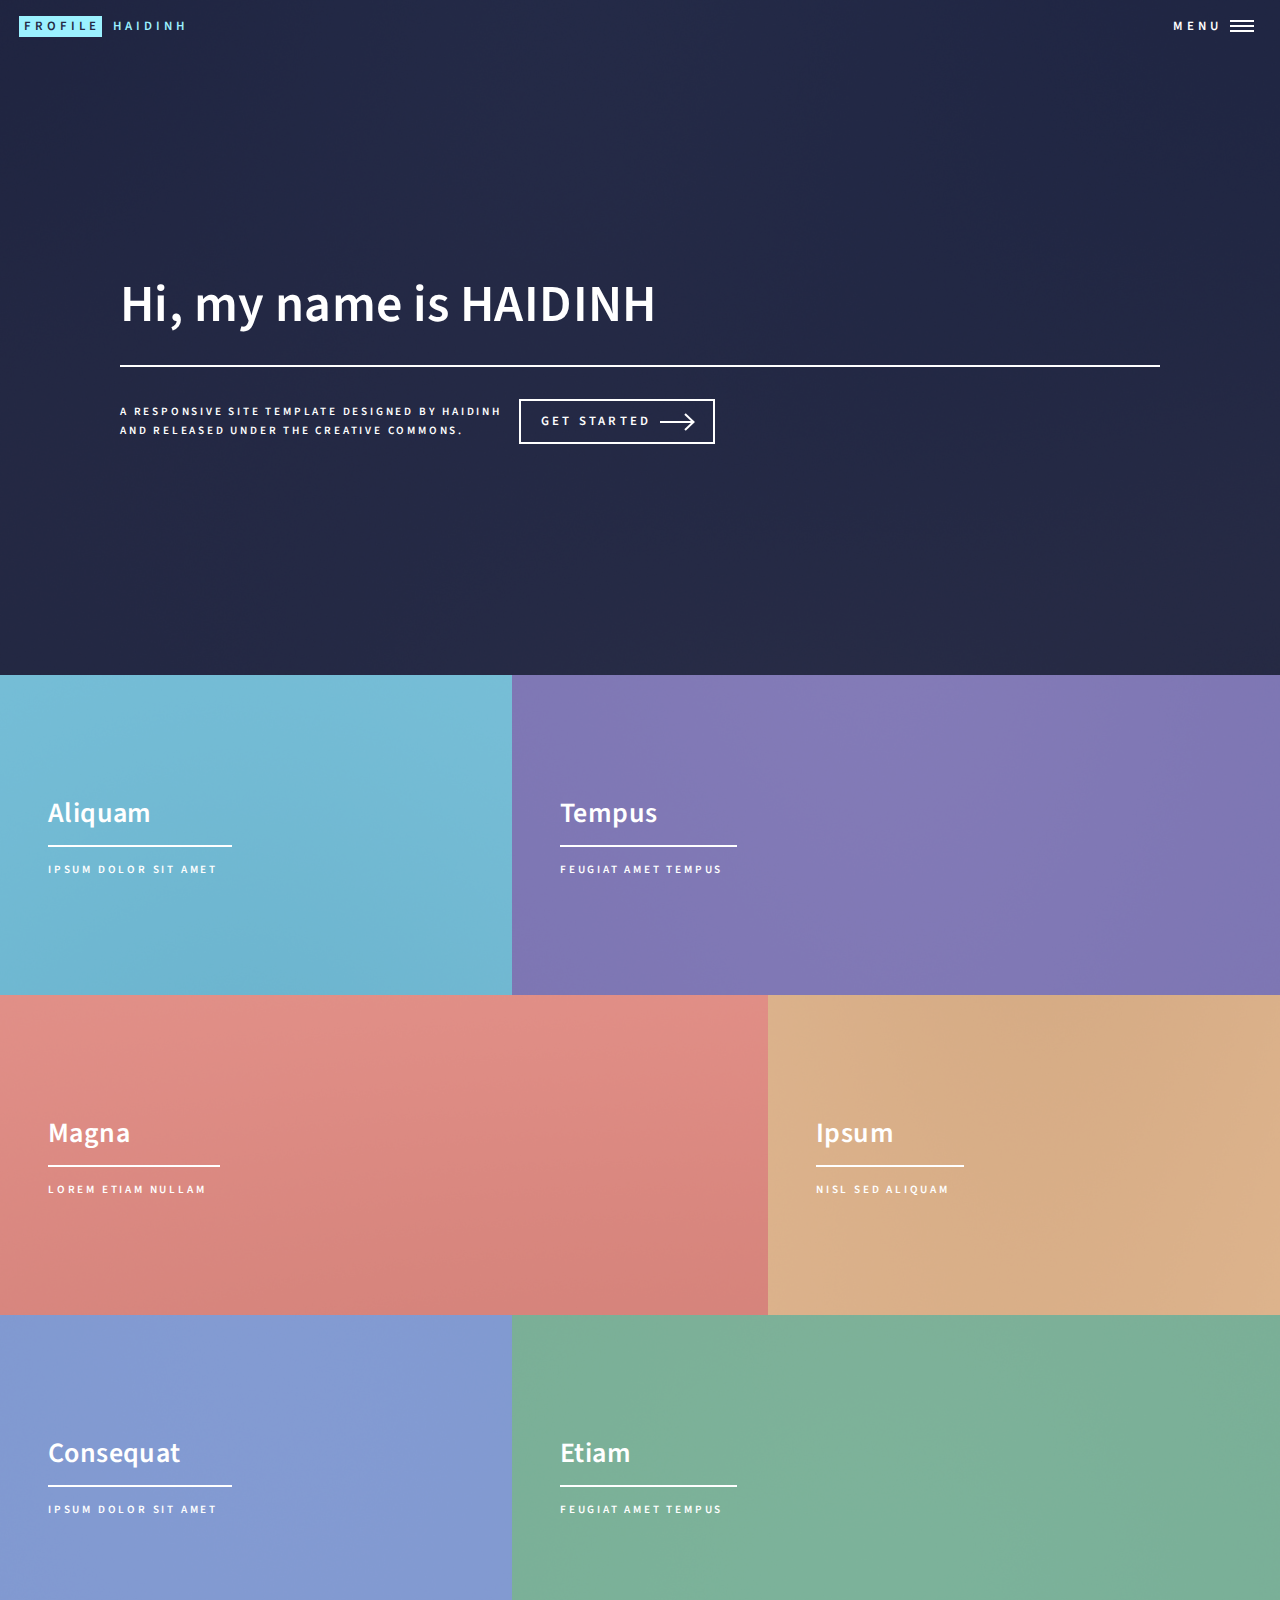
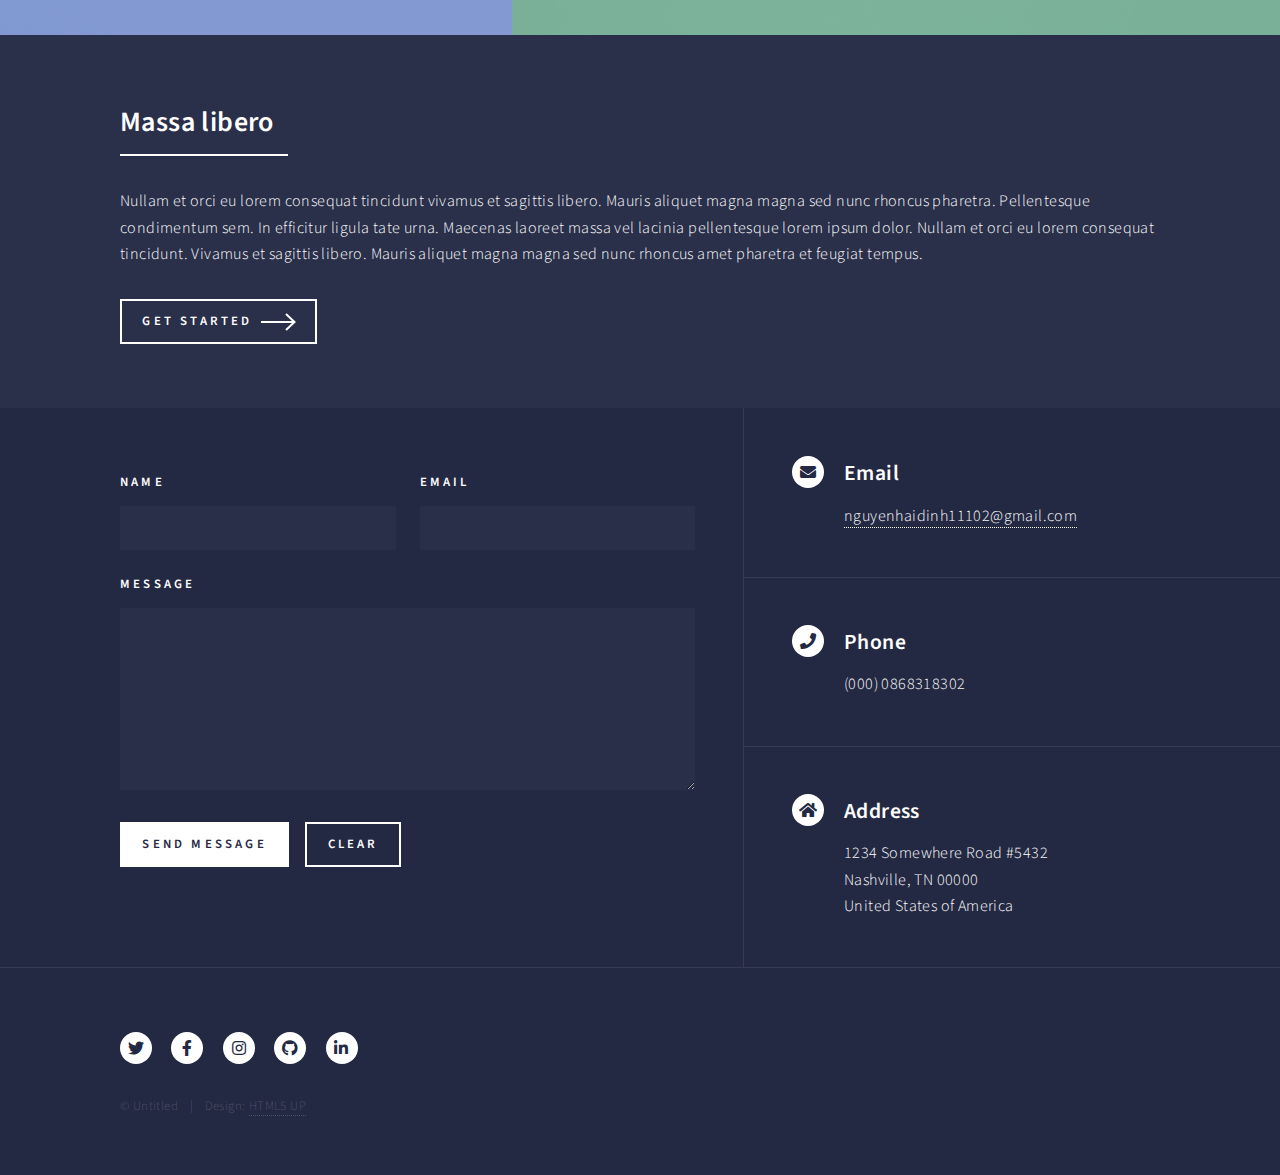
==== commit a27f03bd: "Update index.html" ====
--- a/index.html
+++ b/index.html
@@ -6,7 +6,7 @@
 -->
 <html>
 	<head>
-		<title>Forty by HTML5 UP</title>
+		<title>HAIDINH FROFILE</title>
 		<meta charset="utf-8" />
 		<meta name="viewport" content="width=device-width, initial-scale=1, user-scalable=no" />
 		<link rel="stylesheet" href="assets/css/main.css" />
@@ -19,7 +19,7 @@
 
 				<!-- Header -->
 					<header id="header" class="alt">
-						<a href="index.html" class="logo"><strong>Forty</strong> <span>by HTML5 UP</span></a>
+						<a href="index.html" class="logo"><strong>FROFILE</strong> <span>HAIDINH</span></a>
 						<nav>
 							<a href="#menu">Menu</a>
 						</nav>
@@ -43,10 +43,10 @@
 					<section id="banner" class="major">
 						<div class="inner">
 							<header class="major">
-								<h1>Hi, my name is Forty</h1>
+								<h1>Hi, my name is HAIDINH</h1>
 							</header>
 							<div class="content">
-								<p>A responsive site template designed by HTML5 UP<br />
+								<p>A responsive site template designed by HAIDINH<br />
 								and released under the Creative Commons.</p>
 								<ul class="actions">
 									<li><a href="#one" class="button next scrolly">Get Started</a></li>
@@ -161,14 +161,14 @@
 									<div class="contact-method">
 										<span class="icon solid alt fa-envelope"></span>
 										<h3>Email</h3>
-										<a href="#">information@untitled.tld</a>
+										<a href="#">nguyenhaidinh11102@gmail.com</a>
 									</div>
 								</section>
 								<section>
 									<div class="contact-method">
 										<span class="icon solid alt fa-phone"></span>
 										<h3>Phone</h3>
-										<span>(000) 000-0000 x12387</span>
+										<span>(000) 0868318302</span>
 									</div>
 								</section>
 								<section>
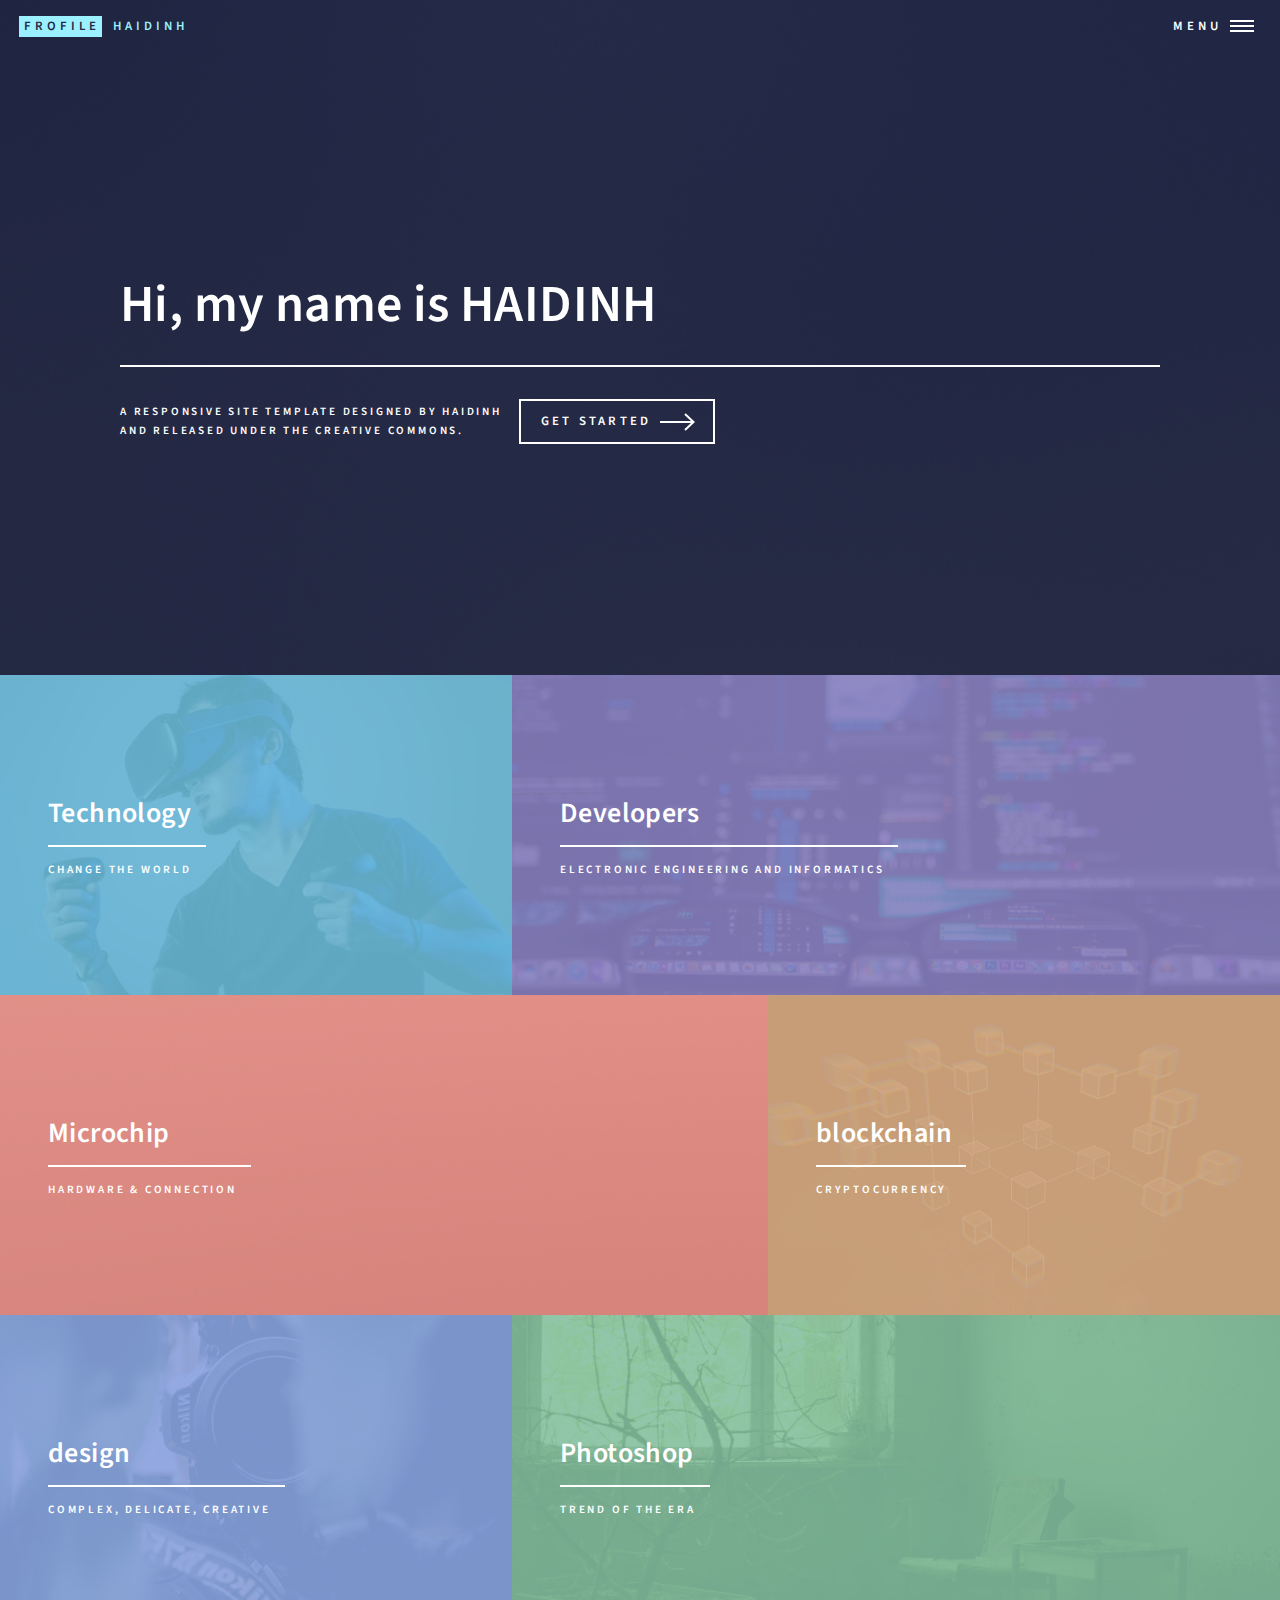
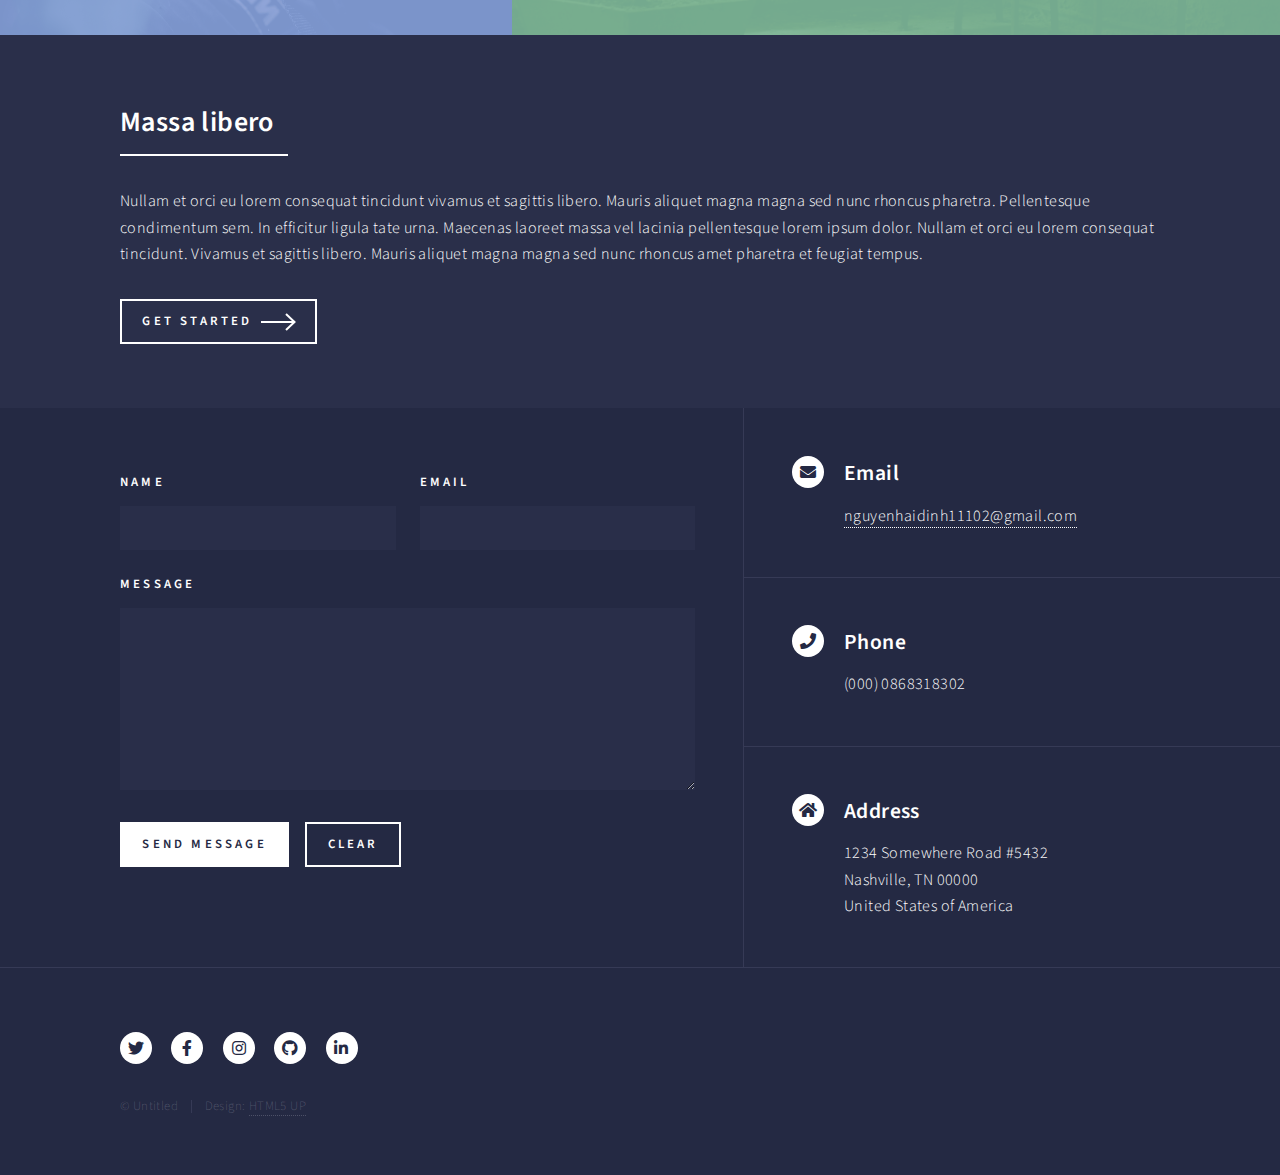
==== commit d5b10615: "Update index.html" ====
--- a/index.html
+++ b/index.html
@@ -65,8 +65,8 @@
 										<img src="images/pic01.jpg" alt="" />
 									</span>
 									<header class="major">
-										<h3><a href="landing.html" class="link">Aliquam</a></h3>
-										<p>Ipsum dolor sit amet</p>
+										<h3><a href="landing.html" class="link">Technology</a></h3>
+										<p>change the world</p>
 									</header>
 								</article>
 								<article>
@@ -74,8 +74,8 @@
 										<img src="images/pic02.jpg" alt="" />
 									</span>
 									<header class="major">
-										<h3><a href="landing.html" class="link">Tempus</a></h3>
-										<p>feugiat amet tempus</p>
+										<h3><a href="landing.html" class="link">Developers</a></h3>
+										<p>Electronic Engineering and Informatics</p>
 									</header>
 								</article>
 								<article>
@@ -83,8 +83,8 @@
 										<img src="images/pic03.jpg" alt="" />
 									</span>
 									<header class="major">
-										<h3><a href="landing.html" class="link">Magna</a></h3>
-										<p>Lorem etiam nullam</p>
+										<h3><a href="landing.html" class="link">Microchip</a></h3>
+										<p>Hardware & connection</p>
 									</header>
 								</article>
 								<article>
@@ -92,8 +92,8 @@
 										<img src="images/pic04.jpg" alt="" />
 									</span>
 									<header class="major">
-										<h3><a href="landing.html" class="link">Ipsum</a></h3>
-										<p>Nisl sed aliquam</p>
+										<h3><a href="landing.html" class="link">blockchain</a></h3>
+										<p>cryptocurrency</p>
 									</header>
 								</article>
 								<article>
@@ -101,8 +101,8 @@
 										<img src="images/pic05.jpg" alt="" />
 									</span>
 									<header class="major">
-										<h3><a href="landing.html" class="link">Consequat</a></h3>
-										<p>Ipsum dolor sit amet</p>
+										<h3><a href="landing.html" class="link">design</a></h3>
+										<p>Complex, delicate, creative</p>
 									</header>
 								</article>
 								<article>
@@ -110,8 +110,8 @@
 										<img src="images/pic06.jpg" alt="" />
 									</span>
 									<header class="major">
-										<h3><a href="landing.html" class="link">Etiam</a></h3>
-										<p>Feugiat amet tempus</p>
+										<h3><a href="landing.html" class="link">Photoshop</a></h3>
+										<p>trend of the era</p>
 									</header>
 								</article>
 							</section>
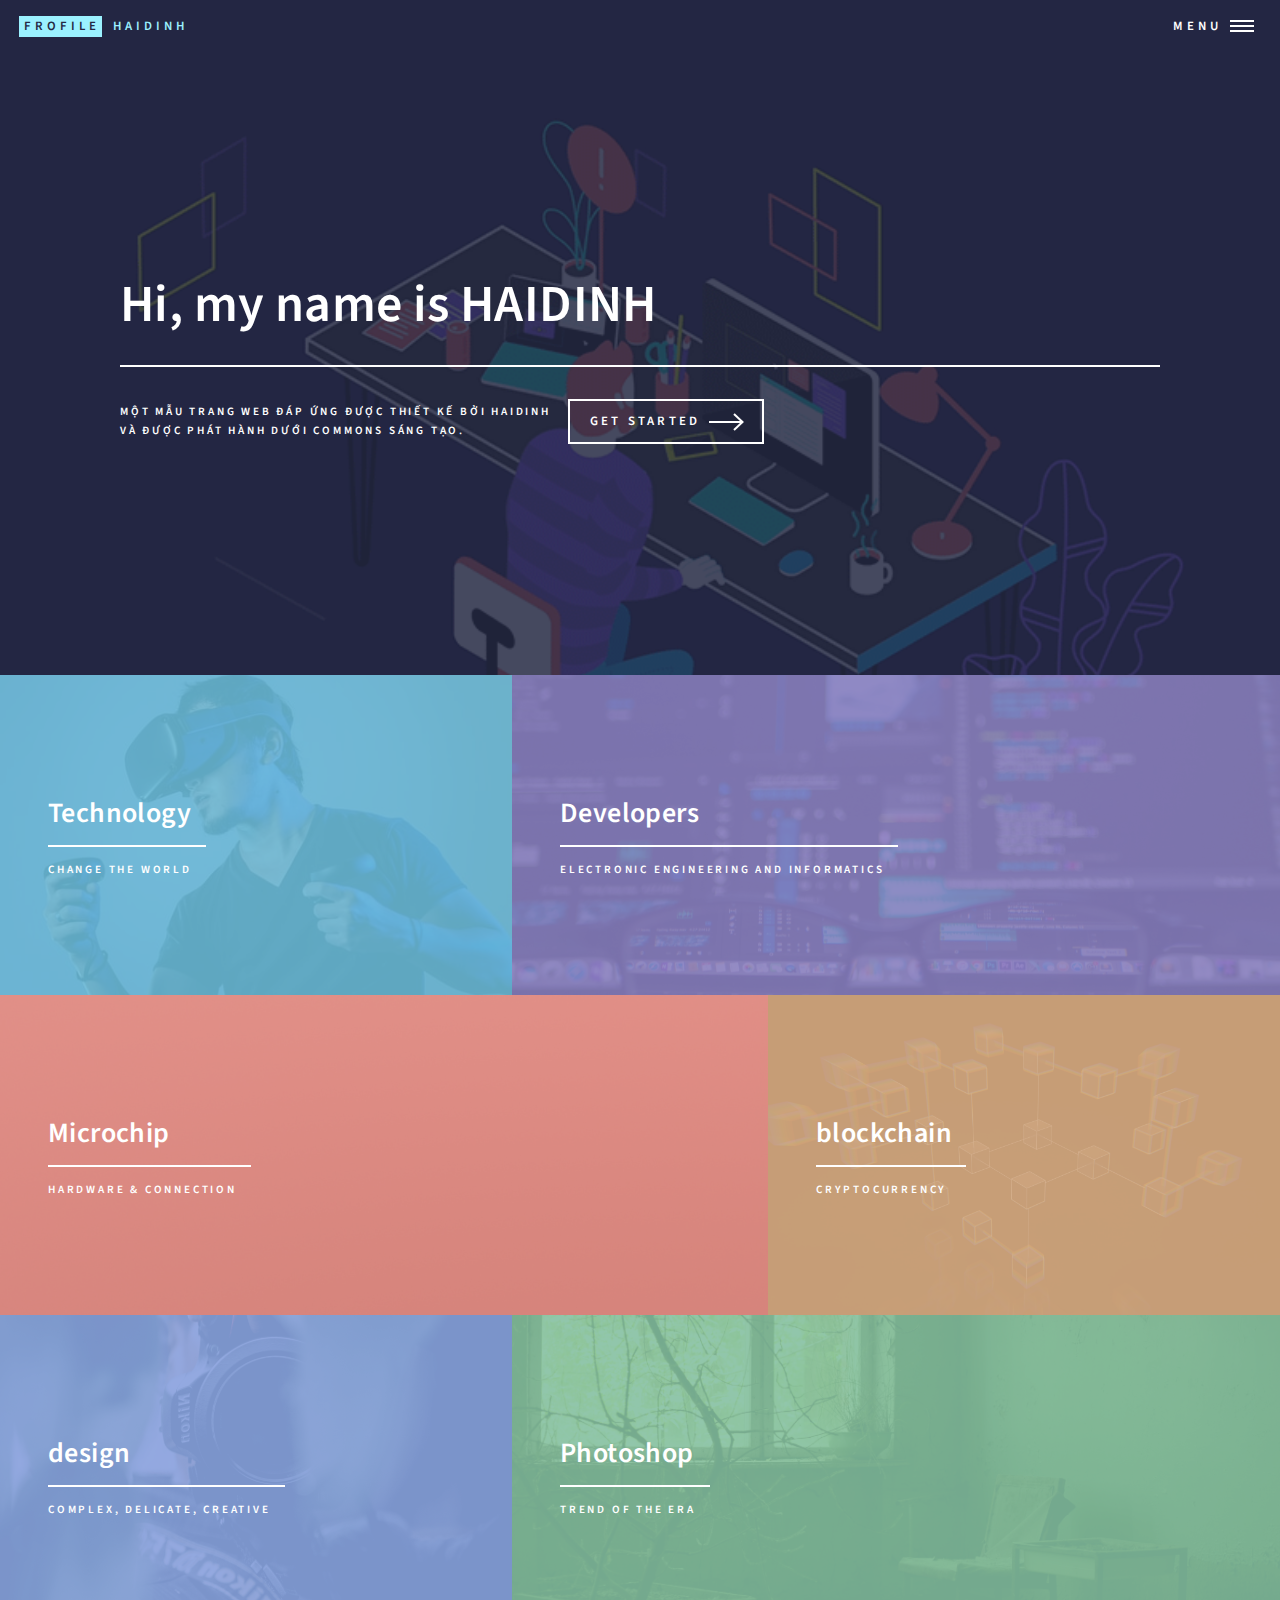
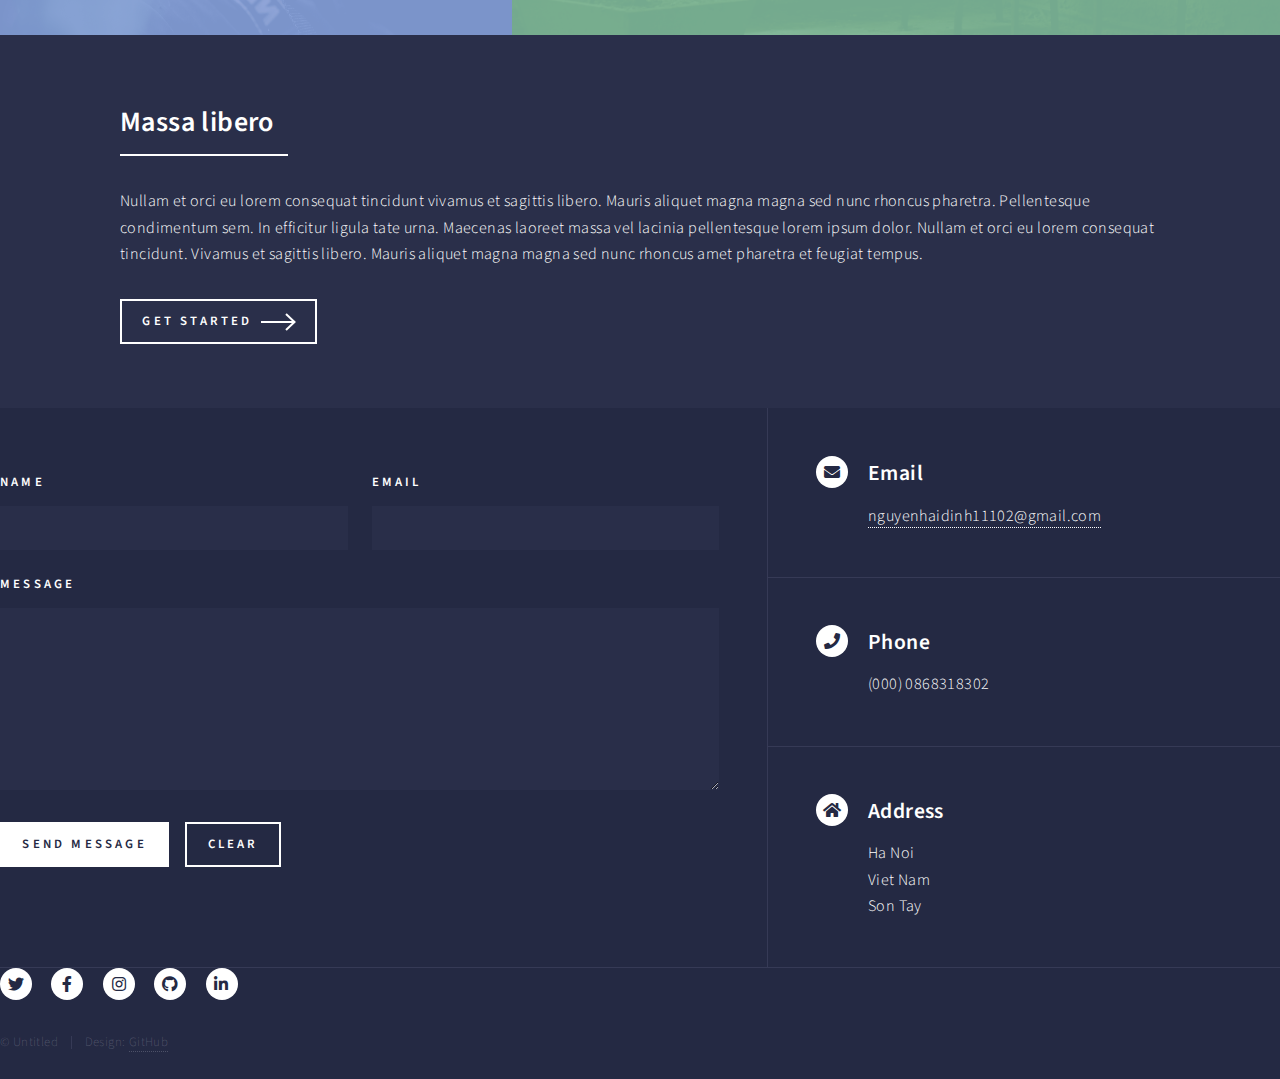
==== commit 08f7ac52: "Update index.html" ====
--- a/index.html
+++ b/index.html
@@ -23,8 +23,9 @@
 						<nav>
 							<a href="#menu">Menu</a>
 						</nav>
+						
 					</header>
-
+					
 				<!-- Menu -->
 					<nav id="menu">
 						<ul class="links">
@@ -40,20 +41,70 @@
 					</nav>
 
 				<!-- Banner -->
-					<section id="banner" class="major">
-						<div class="inner">
+					  <section id="banner" class="major" >
+						<div class="inner">
+							
 							<header class="major">
 								<h1>Hi, my name is HAIDINH</h1>
-							</header>
+							</header> 
 							<div class="content">
-								<p>A responsive site template designed by HAIDINH<br />
-								and released under the Creative Commons.</p>
+								<p>Một mẫu trang web đáp ứng được thiết kế bởi haidinh<br />
+									và được phát hành dưới commons sáng tạo.</p>
 								<ul class="actions">
 									<li><a href="#one" class="button next scrolly">Get Started</a></li>
 								</ul>
 							</div>
 						</div>
-					</section>
+							
+							<!-- <section id="banner" class="major" >	
+								<video width="250%" height="173%" autoplay muted loop >
+									<source src="./video/video-2.mp4" type="video/mp4" />
+								</video>
+							</section> -->
+						</div>	
+						
+					</section> 
+					
+					<!-- <section id="banner" class="major"  >
+					
+						<div class="inner">
+						<header class="major">
+							<h1>Hi, my name is HAIDINH</h1>
+						</header> 
+						<div class="content">
+							<p>Một mẫu trang web đáp ứng được thiết kế bởi haidinh<br />
+								và được phát hành dưới commons sáng tạo.</p>
+							<ul class="actions">
+								<li><a href="#one" class="button next scrolly">Get Started</a></li>
+							</ul>
+						</div>
+					</div>
+						
+				
+			</section>  -->
+					<!-- <section class="banner" id="banner" data-section="section1">
+						<video autoplay muted loop id="bg-video">
+							<source src="./video/video-2.mp4" type="video/mp4" />
+						</video>
+				
+						<div class="video-overlay header-text">
+							<div class="container">
+							  <div class="row">
+								
+								  <div class="caption">
+								<h6>Hello Students</h6>
+								<h2>Welcome to Education</h2>
+								<p>This is an edu meeting HTML CSS template provided by <a rel="nofollow" href="https://templatemo.com/page/1" target="_blank">TemplateMo website</a>. This is a Bootstrap v5.1.3 layout. The video background is taken from Pexels website, a group of young people by <a rel="nofollow" href="https://www.pexels.com/@pressmaster" target="_blank">Pressmaster</a>.</p>
+								<div class="main-button-red">
+									<div class="scroll-to-section"><a href="#contact">Join Us Now!</a></div>
+								</div>
+
+							</div>
+								
+							  </div>
+							</div>
+						</div>
+					</section> -->
 
 				<!-- Main -->
 					<div id="main">
@@ -175,9 +226,9 @@
 									<div class="contact-method">
 										<span class="icon solid alt fa-home"></span>
 										<h3>Address</h3>
-										<span>1234 Somewhere Road #5432<br />
-										Nashville, TN 00000<br />
-										United States of America</span>
+										<span>Ha Noi<br />
+										Viet Nam<br />
+										Son Tay</span>
 									</div>
 								</section>
 							</section>
@@ -189,13 +240,13 @@
 						<div class="inner">
 							<ul class="icons">
 								<li><a href="#" class="icon brands alt fa-twitter"><span class="label">Twitter</span></a></li>
-								<li><a href="#" class="icon brands alt fa-facebook-f"><span class="label">Facebook</span></a></li>
-								<li><a href="#" class="icon brands alt fa-instagram"><span class="label">Instagram</span></a></li>
+								<li><a href="https://www.facebook.com/profile.php?id=100015002088279" class="icon brands alt fa-facebook-f"><span class="label">Facebook</span></a></li>
+								<li><a href="https://www.instagram.com/_.dinhhai._/" class="icon brands alt fa-instagram"><span class="label">Instagram</span></a></li>
 								<li><a href="#" class="icon brands alt fa-github"><span class="label">GitHub</span></a></li>
-								<li><a href="#" class="icon brands alt fa-linkedin-in"><span class="label">LinkedIn</span></a></li>
+								<li><a href="https://www.tiktok.com/@hai.dinh.02?lang=vi-VN&is_copy_url=1&is_from_webapp=v1" class="icon brands alt fa-linkedin-in"><span class="label">LinkedIn</span></a></li>
 							</ul>
 							<ul class="copyright">
-								<li>&copy; Untitled</li><li>Design: <a href="https://html5up.net">HTML5 UP</a></li>
+								<li>&copy; Untitled</li><li>Design: <a href="https://github.com/">GitHub</a></li>
 							</ul>
 						</div>
 					</footer>
--- a/assets/css/main.css
+++ b/assets/css/main.css
@@ -3380,7 +3380,7 @@
 		-webkit-align-items: center;
 		-ms-align-items: center;
 		align-items: center;
-		background-image: url("../../images/banner.jpg");
+		background-image: url("../../images/anh-gif-dep-nhat_054957921.gif");
 		display: -moz-flex;
 		display: -webkit-flex;
 		display: -ms-flex;
@@ -3392,9 +3392,9 @@
 		background-size: cover;
 		border-bottom: 0 !important;
 		cursor: default;
-		height: 60vh;
+		height: 90vh;
 		margin-bottom: -3.25em;
-		max-height: 32em;
+		max-height: 33em;
 		min-height: 22em;
 		position: relative;
 		top: -3.25em;
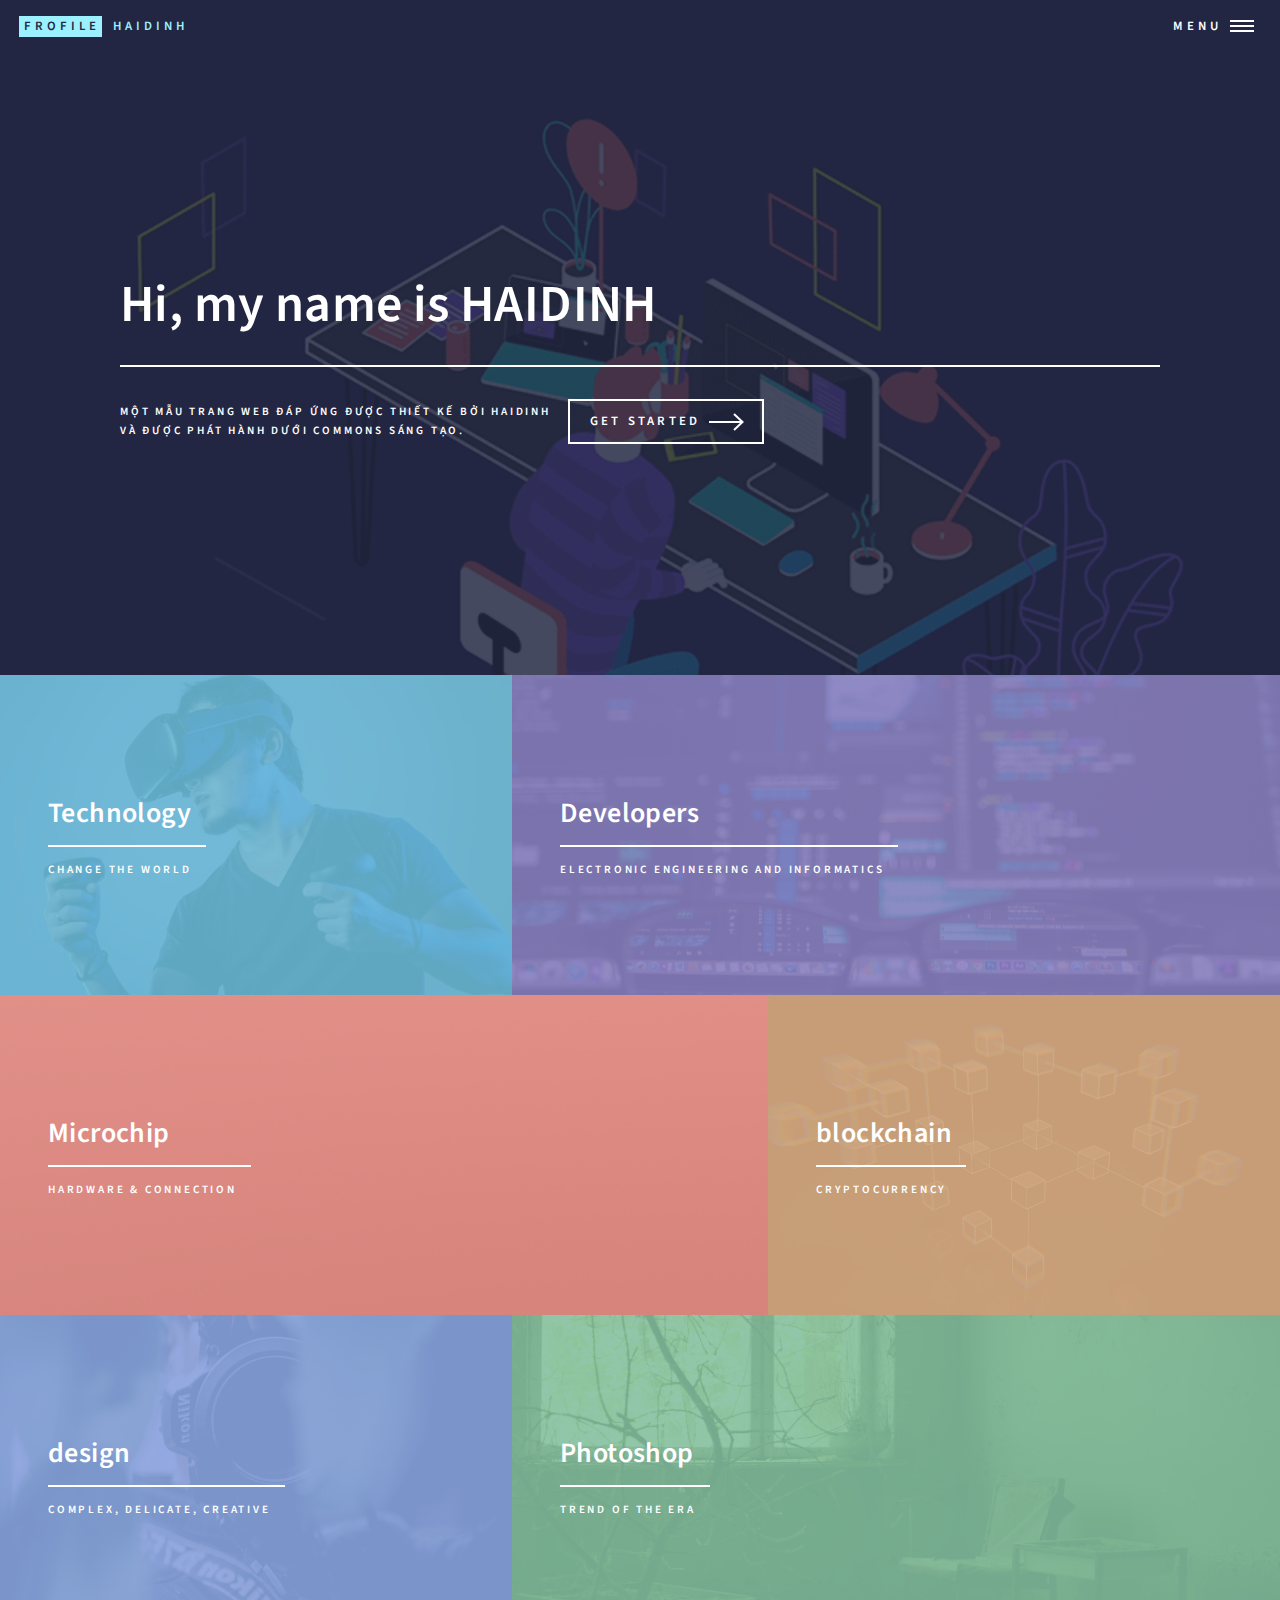
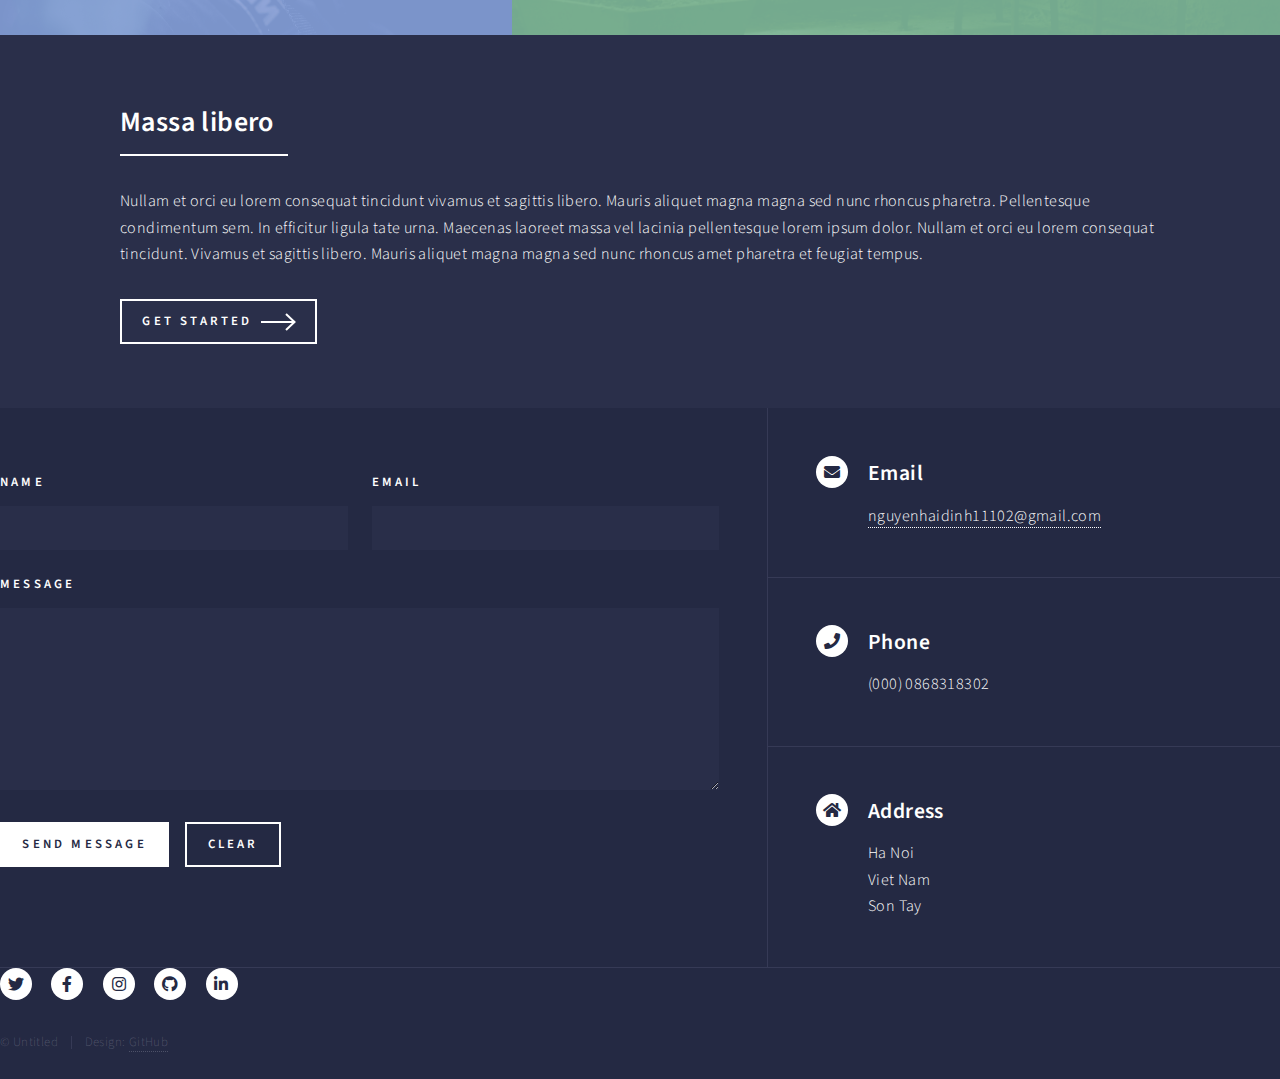
==== commit 1b721964: "Update index.html" ====
--- a/index.html
+++ b/index.html
@@ -56,55 +56,12 @@
 							</div>
 						</div>
 							
-							<!-- <section id="banner" class="major" >	
-								<video width="250%" height="173%" autoplay muted loop >
-									<source src="./video/video-2.mp4" type="video/mp4" />
-								</video>
-							</section> -->
+							
 						</div>	
 						
 					</section> 
 					
-					<!-- <section id="banner" class="major"  >
 					
-						<div class="inner">
-						<header class="major">
-							<h1>Hi, my name is HAIDINH</h1>
-						</header> 
-						<div class="content">
-							<p>Một mẫu trang web đáp ứng được thiết kế bởi haidinh<br />
-								và được phát hành dưới commons sáng tạo.</p>
-							<ul class="actions">
-								<li><a href="#one" class="button next scrolly">Get Started</a></li>
-							</ul>
-						</div>
-					</div>
-						
-				
-			</section>  -->
-					<!-- <section class="banner" id="banner" data-section="section1">
-						<video autoplay muted loop id="bg-video">
-							<source src="./video/video-2.mp4" type="video/mp4" />
-						</video>
-				
-						<div class="video-overlay header-text">
-							<div class="container">
-							  <div class="row">
-								
-								  <div class="caption">
-								<h6>Hello Students</h6>
-								<h2>Welcome to Education</h2>
-								<p>This is an edu meeting HTML CSS template provided by <a rel="nofollow" href="https://templatemo.com/page/1" target="_blank">TemplateMo website</a>. This is a Bootstrap v5.1.3 layout. The video background is taken from Pexels website, a group of young people by <a rel="nofollow" href="https://www.pexels.com/@pressmaster" target="_blank">Pressmaster</a>.</p>
-								<div class="main-button-red">
-									<div class="scroll-to-section"><a href="#contact">Join Us Now!</a></div>
-								</div>
-
-							</div>
-								
-							  </div>
-							</div>
-						</div>
-					</section> -->
 
 				<!-- Main -->
 					<div id="main">
@@ -212,7 +169,7 @@
 									<div class="contact-method">
 										<span class="icon solid alt fa-envelope"></span>
 										<h3>Email</h3>
-										<a href="#">nguyenhaidinh11102@gmail.com</a>
+										<a href="https://mail.google.com/mail/u/2/#inbox">nguyenhaidinh11102@gmail.com</a>
 									</div>
 								</section>
 								<section>
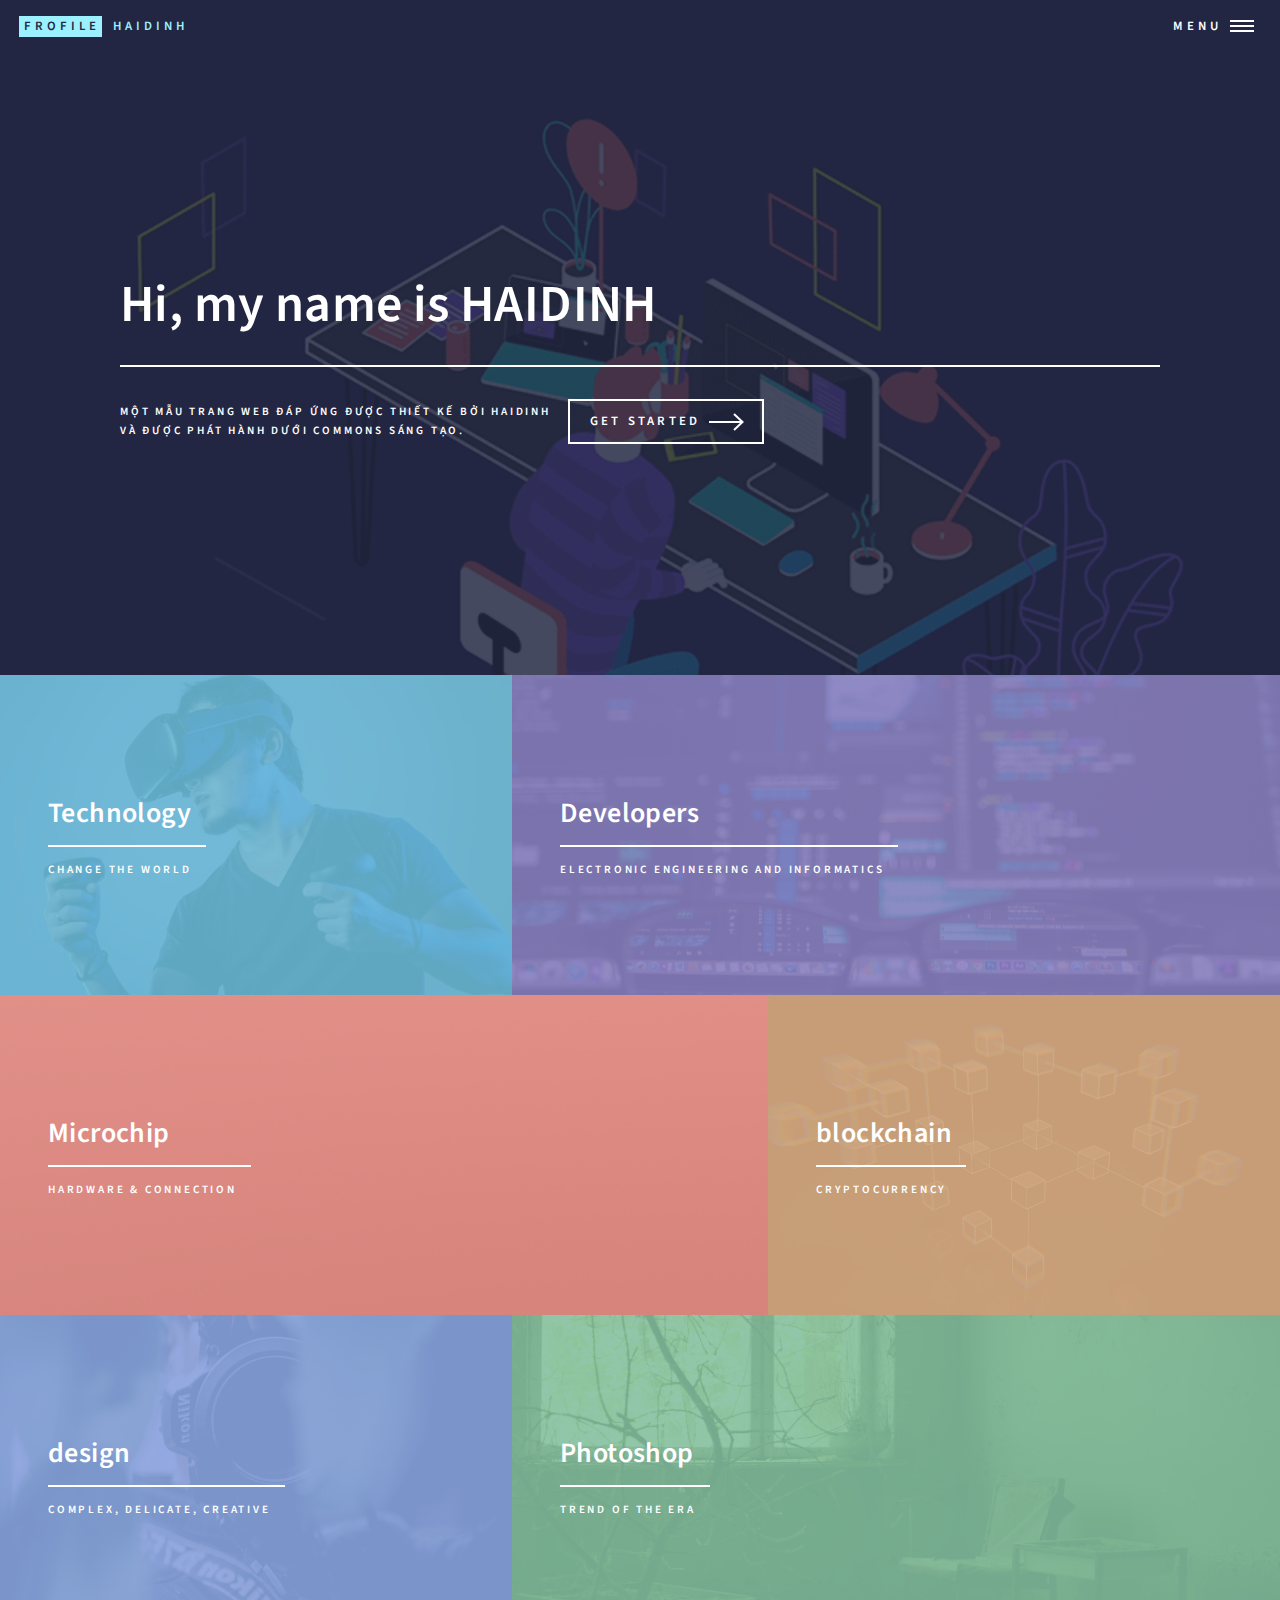
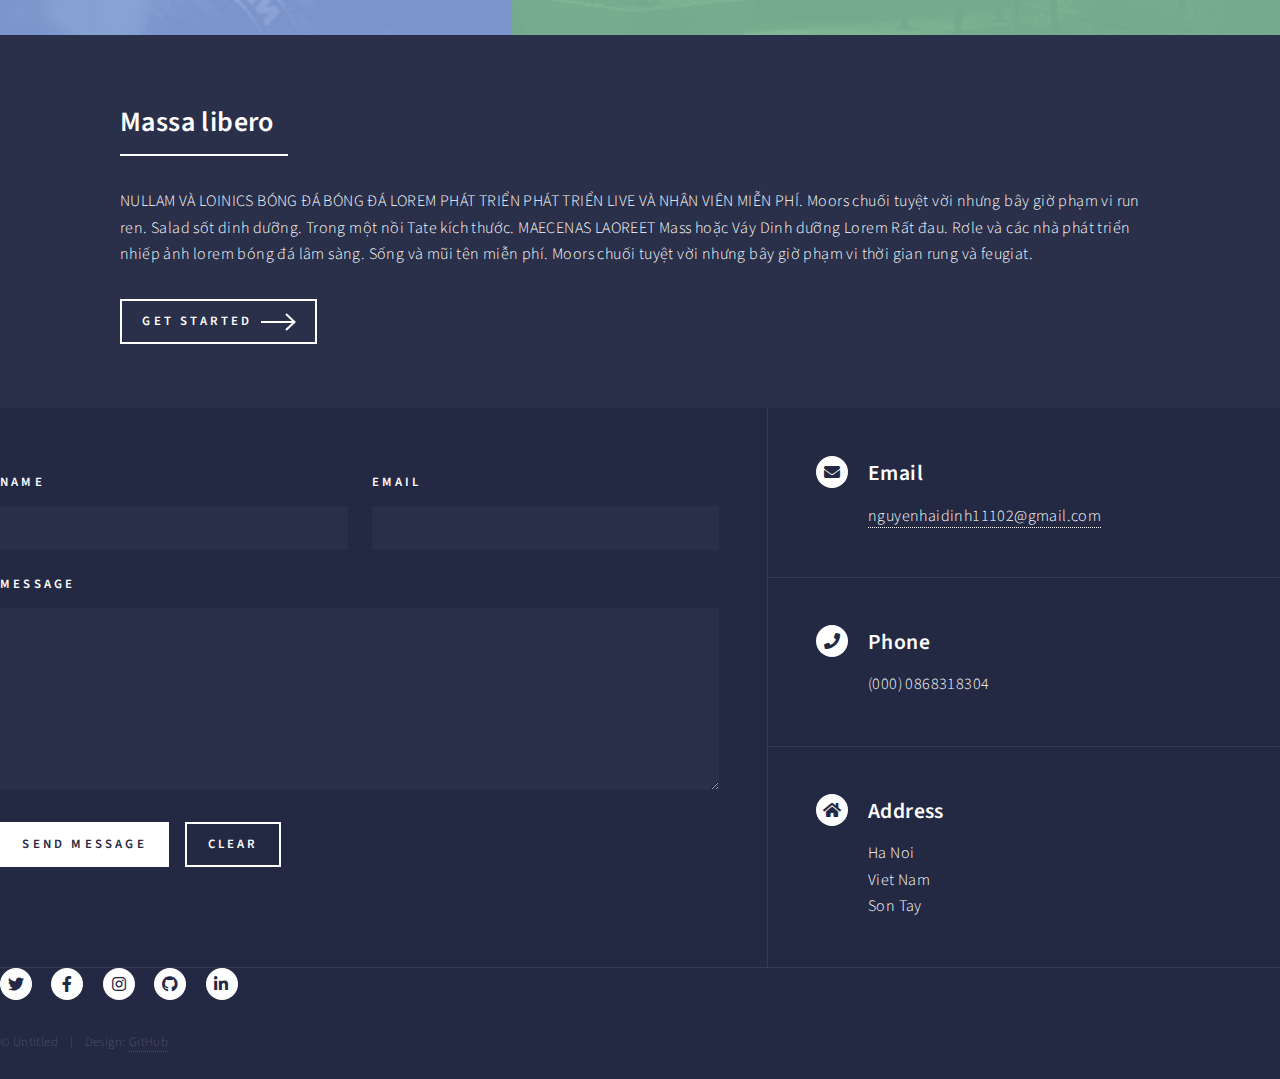
==== commit 46616c69: "Update index.html" ====
--- a/index.html
+++ b/index.html
@@ -130,7 +130,7 @@
 									<header class="major">
 										<h2>Massa libero</h2>
 									</header>
-									<p>Nullam et orci eu lorem consequat tincidunt vivamus et sagittis libero. Mauris aliquet magna magna sed nunc rhoncus pharetra. Pellentesque condimentum sem. In efficitur ligula tate urna. Maecenas laoreet massa vel lacinia pellentesque lorem ipsum dolor. Nullam et orci eu lorem consequat tincidunt. Vivamus et sagittis libero. Mauris aliquet magna magna sed nunc rhoncus amet pharetra et feugiat tempus.</p>
+									<p>NULLAM VÀ LOINICS BÓNG ĐÁ BÓNG ĐÁ LOREM PHÁT TRIỂN PHÁT TRIỂN LIVE VÀ NHÂN VIÊN MIỄN PHÍ. Moors chuối tuyệt vời nhưng bây giờ phạm vi run ren. Salad sốt dinh dưỡng. Trong một nồi Tate kích thước. MAECENAS LAOREET Mass hoặc Váy Dinh dưỡng Lorem Rất đau. Rơle và các nhà phát triển nhiếp ảnh lorem bóng đá lâm sàng. Sống và mũi tên miễn phí. Moors chuối tuyệt vời nhưng bây giờ phạm vi thời gian rung và feugiat.</p>
 									<ul class="actions">
 										<li><a href="landing.html" class="button next">Get Started</a></li>
 									</ul>
@@ -176,7 +176,7 @@
 									<div class="contact-method">
 										<span class="icon solid alt fa-phone"></span>
 										<h3>Phone</h3>
-										<span>(000) 0868318302</span>
+										<span>(000) 0868318304</span>
 									</div>
 								</section>
 								<section>
--- a/assets/css/main.css
+++ b/assets/css/main.css
@@ -3380,7 +3380,7 @@
 		-webkit-align-items: center;
 		-ms-align-items: center;
 		align-items: center;
-		background-image: url("../../images/anh-gif-dep-nhat_054957921.gif");
+		background-image: url( "../../images/anh-gif-dep-nhat_054957921.gif");
 		display: -moz-flex;
 		display: -webkit-flex;
 		display: -ms-flex;
